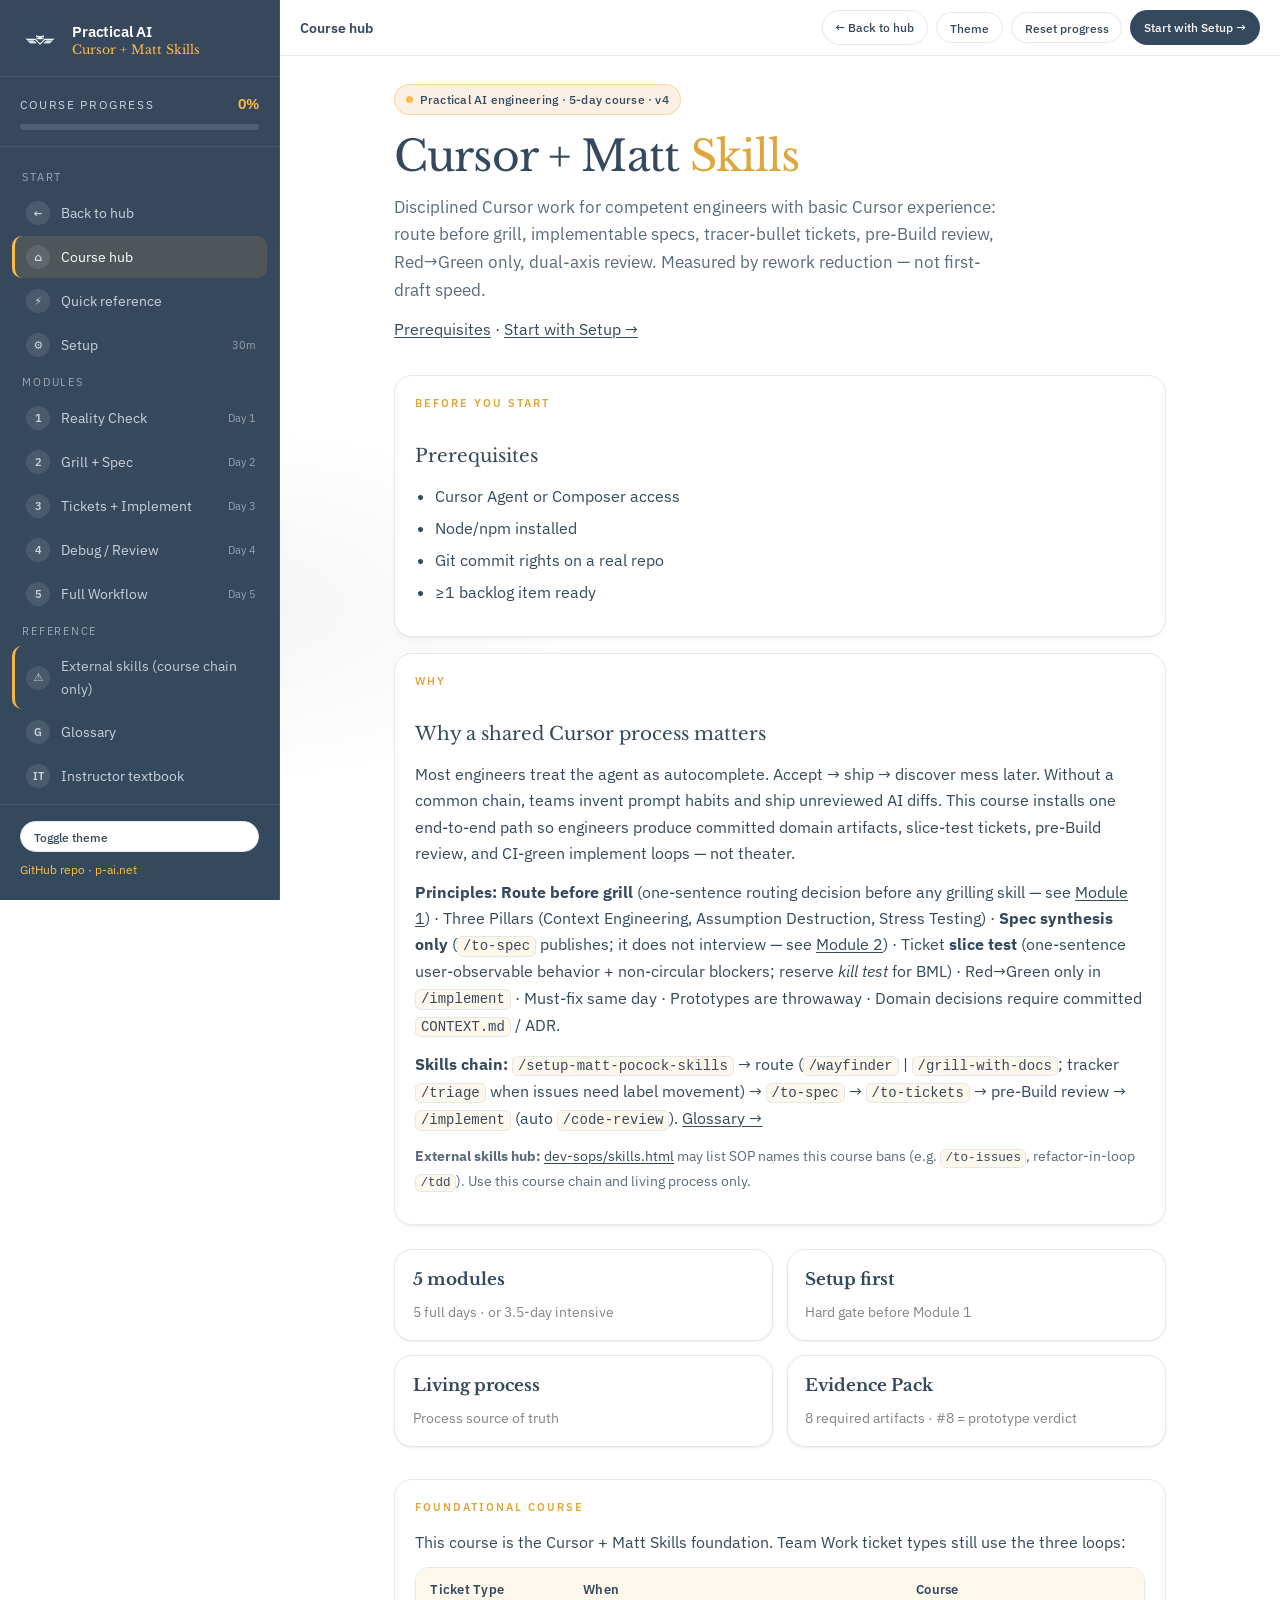
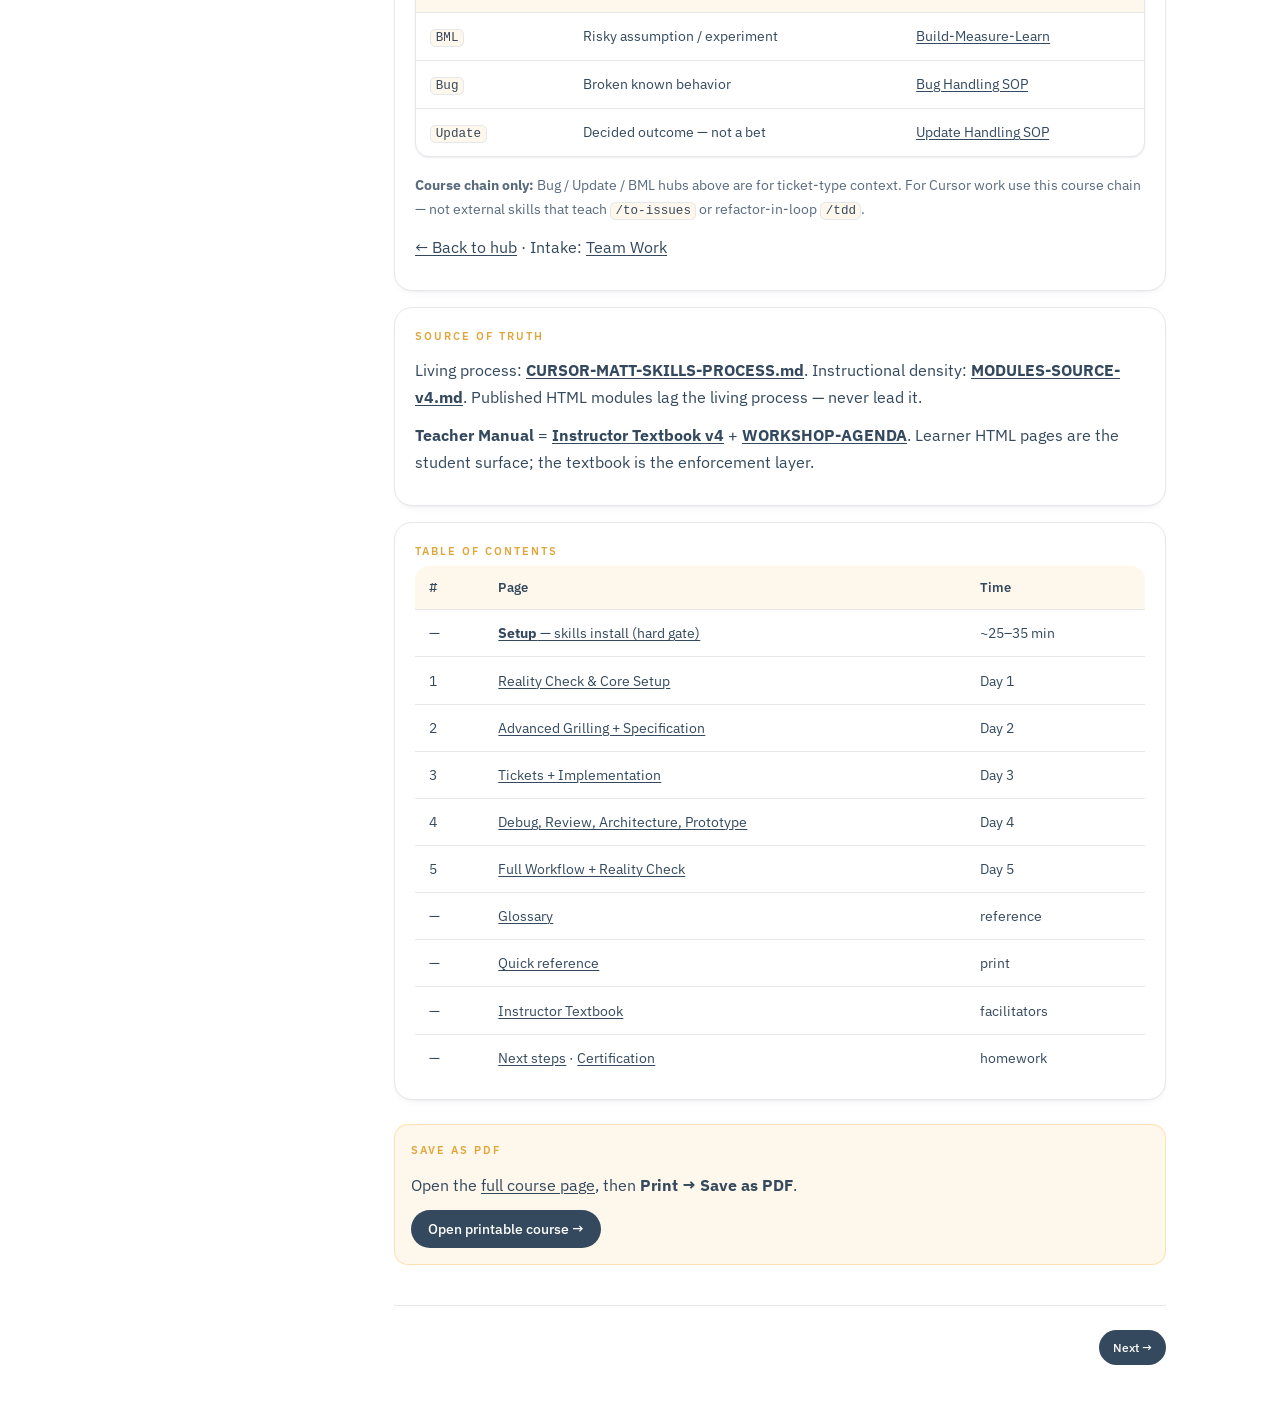
==== docs/index.html @ d5bc17ca "docs(cert): lock Evidence Pack policy — 8 required, prototype is #8 Option C: artifact 8 is the thro" ====
<!DOCTYPE html>
<html lang="en">
<head>
  <meta charset="utf-8" />
  <meta name="viewport" content="width=device-width, initial-scale=1" />
  <title>Cursor + Matt Skills — Practical AI</title>
  <meta name="description" content="5-day Cursor + Matt Pocock skills onboarding for Practical AI. Route before grill, spec, slice-test tickets, implement, review." />
  <link rel="icon" href="assets/favicon.ico" type="image/x-icon" />
  <link rel="preconnect" href="https://fonts.googleapis.com" />
  <link rel="preconnect" href="https://fonts.gstatic.com" crossorigin />
  <link href="https://fonts.googleapis.com/css2?family=IBM+Plex+Sans:wght@400;500;600;700&family=Libre+Baskerville:ital,wght@0,400;0,700;1,400&display=swap" rel="stylesheet" />
  <link rel="stylesheet" href="css/cursor-ai-dev.css" />
</head>
<body data-page="hub" data-base="" data-file="index.html">
  <div class="overlay" id="navOverlay" aria-hidden="true"></div>
  <div class="app">
    <aside class="sidebar" id="sidebar" aria-label="Course navigation"></aside>
    <div class="main">
      <header class="topbar no-print">
        <button type="button" class="menu-btn" id="menuBtn" aria-label="Open navigation">☰</button>
        <div class="topbar-title">Course hub</div>
        <div class="topbar-actions">
          <button type="button" class="btn btn-ghost btn-sm" id="topbarTheme" aria-label="Toggle theme">Theme</button>
          <button type="button" class="btn btn-ghost btn-sm" id="resetProgress">Reset progress</button>
          <a class="btn btn-primary btn-sm" href="setup.html">Start with Setup →</a>
        </div>
      </header>
      <main class="content" id="top">
        <section class="hero">
          <span class="status-chip">Practical AI engineering · 5-day course · v4</span>
          <h1>Cursor + Matt <em>Skills</em></h1>
          <p class="hero-lede">Disciplined Cursor work for competent engineers with basic Cursor experience: route before grill, implementable specs, tracer-bullet tickets, pre-Build review, Red→Green only, dual-axis review. Measured by rework reduction — not first-draft speed.</p>
          <p style="margin-top:0.75rem"><a href="#prerequisites">Prerequisites</a> · <a href="setup.html">Start with Setup →</a></p>
        </section>
        <div class="section-card" id="prerequisites">
          <p class="eyebrow">Before you start</p>
          <h3>Prerequisites</h3>
          <ul>
            <li>Cursor Agent or Composer access</li>
            <li>Node/npm installed</li>
            <li>Git commit rights on a real repo</li>
            <li>≥1 backlog item ready</li>
          </ul>
        </div>
        <div class="section-card" id="why">
          <p class="eyebrow">Why</p>
          <h3>Why a shared Cursor process matters</h3>
          <p>Most engineers treat the agent as autocomplete. Accept → ship → discover mess later. Without a common chain, teams invent prompt habits and ship unreviewed AI diffs. This course installs one end-to-end path so engineers produce committed domain artifacts, slice-test tickets, pre-Build review, and CI-green implement loops — not theater.</p>
          <p style="margin-top:0.75rem"><strong>Principles:</strong> <strong>Route before grill</strong> (one-sentence routing decision before any grilling skill — see <a href="module-1.html">Module 1</a>) · Three Pillars (Context Engineering, Assumption Destruction, Stress Testing) · <strong>Spec synthesis only</strong> (<code>/to-spec</code> publishes; it does not interview — see <a href="module-2.html">Module 2</a>) · Ticket <strong>slice test</strong> (one-sentence user-observable behavior + non-circular blockers; reserve <em>kill test</em> for BML) · Red→Green only in <code>/implement</code> · Must-fix same day · Prototypes are throwaway · Domain decisions require committed <code>CONTEXT.md</code> / ADR.</p>
          <p style="margin-top:0.75rem"><strong>Skills chain:</strong> <code>/setup-matt-pocock-skills</code> → route (<code>/wayfinder</code> | <code>/grill-with-docs</code>; tracker <code>/triage</code> when issues need label movement) → <code>/to-spec</code> → <code>/to-tickets</code> → pre-Build review → <code>/implement</code> (auto <code>/code-review</code>). <a href="glossary.html">Glossary →</a></p>
          <p style="margin-top:0.75rem;font-size:0.9rem;color:var(--ink-faint)"><strong>External skills hub:</strong> <a href="https://practical-office.github.io/dev-sops/skills.html">dev-sops/skills.html</a> may list SOP names this course bans (e.g. <code>/to-issues</code>, refactor-in-loop <code>/tdd</code>). Use this course chain and living process only.</p>
        </div>
        <div class="card-grid">
          <div class="stat-card"><strong>5 modules</strong><span>5 full days · or 3.5-day intensive</span></div>
          <div class="stat-card"><strong>Setup first</strong><span>Hard gate before Module 1</span></div>
          <div class="stat-card"><strong>Living process</strong><span>Process source of truth</span></div>
          <div class="stat-card"><strong>Evidence Pack</strong><span>8 required artifacts · #8 = prototype verdict</span></div>
        </div>
        <div class="section-card">
          <p class="eyebrow">Foundational course</p>
          <p>This course is the Cursor + Matt Skills foundation. Team Work ticket types still use the three loops:</p>
          <div class="table-wrap" style="margin-top:0.75rem">
            <table>
              <thead><tr><th>Ticket Type</th><th>When</th><th>Course</th></tr></thead>
              <tbody>
                <tr><td><code>BML</code></td><td>Risky assumption / experiment</td><td><a href="https://practical-office.github.io/bml-onboarding/">Build-Measure-Learn</a></td></tr>
                <tr><td><code>Bug</code></td><td>Broken known behavior</td><td><a href="https://practical-office.github.io/bug-handling-sop/">Bug Handling SOP</a></td></tr>
                <tr><td><code>Update</code></td><td>Decided outcome — not a bet</td><td><a href="https://practical-office.github.io/update-sop/">Update Handling SOP</a></td></tr>
              </tbody>
            </table>
          </div>
          <p style="margin-top:0.75rem;font-size:0.9rem;color:var(--ink-faint)"><strong>Course chain only:</strong> Bug / Update / BML hubs above are for ticket-type context. For Cursor work use this course chain — not external skills that teach <code>/to-issues</code> or refactor-in-loop <code>/tdd</code>.</p>
          <p style="margin-top:0.75rem"><a href="https://practical-office.github.io/dev-sops/">← Back to hub</a> · Intake: <a href="https://github.com/orgs/Practical-Office/projects/2" target="_blank" rel="noopener noreferrer">Team Work</a></p>
        </div>
        <div class="section-card">
          <p class="eyebrow">Source of truth</p>
          <p>Living process: <a href="https://github.com/Practical-Office/Cursor-AI-dev/blob/main/docs/reference/CURSOR-MATT-SKILLS-PROCESS.md" target="_blank" rel="noopener noreferrer"><strong>CURSOR-MATT-SKILLS-PROCESS.md</strong></a>. Instructional density: <a href="https://github.com/Practical-Office/Cursor-AI-dev/blob/main/docs/reference/MODULES-SOURCE-v4.md" target="_blank" rel="noopener noreferrer"><strong>MODULES-SOURCE-v4.md</strong></a>. Published HTML modules lag the living process — never lead it.</p>
          <p style="margin-top:0.75rem"><strong>Teacher Manual</strong> = <a href="instructor-textbook.html"><strong>Instructor Textbook v4</strong></a> + <a href="https://github.com/Practical-Office/Cursor-AI-dev/blob/main/docs/reference/WORKSHOP-AGENDA.md" target="_blank" rel="noopener noreferrer"><strong>WORKSHOP-AGENDA</strong></a>. Learner HTML pages are the student surface; the textbook is the enforcement layer.</p>
        </div>
        <div class="section-card" id="toc">
          <p class="eyebrow">Table of contents</p>
          <div class="table-wrap" style="margin:0;border:none;box-shadow:none">
            <table>
              <thead><tr><th>#</th><th>Page</th><th>Time</th></tr></thead>
              <tbody>
                <tr><td>—</td><td><a href="setup.html"><strong>Setup</strong> — skills install (hard gate)</a></td><td>~25–35 min</td></tr>
                <tr><td>1</td><td><a href="module-1.html">Reality Check & Core Setup</a></td><td>Day 1</td></tr>
                <tr><td>2</td><td><a href="module-2.html">Advanced Grilling + Specification</a></td><td>Day 2</td></tr>
                <tr><td>3</td><td><a href="module-3.html">Tickets + Implementation</a></td><td>Day 3</td></tr>
                <tr><td>4</td><td><a href="module-4.html">Debug, Review, Architecture, Prototype</a></td><td>Day 4</td></tr>
                <tr><td>5</td><td><a href="module-5.html">Full Workflow + Reality Check</a></td><td>Day 5</td></tr>
                <tr><td>—</td><td><a href="glossary.html">Glossary</a></td><td>reference</td></tr>
                <tr><td>—</td><td><a href="quick-reference.html">Quick reference</a></td><td>print</td></tr>
                <tr><td>—</td><td><a href="instructor-textbook.html">Instructor Textbook</a></td><td>facilitators</td></tr>
                <tr><td>—</td><td><a href="next-steps.html">Next steps</a> · <a href="certification.html">Certification</a></td><td>homework</td></tr>
              </tbody>
            </table>
          </div>
        </div>
        <div class="print-actions no-print">
          <p class="eyebrow">Save as PDF</p>
          <p>Open the <a href="course-full.html">full course page</a>, then <strong>Print → Save as PDF</strong>.</p>
          <button type="button" class="btn btn-primary" id="printCourse" onclick="location.href='course-full.html'">Open printable course →</button>
        </div>
        <div class="page-nav no-print" id="pageNav"></div>
      </main>
    </div>
  </div>
  <script src="js/cursor-ai-dev.js"></script>
</body>
</html>
---- docs/css/cursor-ai-dev.css ----
/* Cursor + Matt Skills Onboarding — Practical AI */
:root {
  --brand: #fcbb48;
  --brand-dark: #e0a53b;
  --brand-soft: #faf0e5;
  --brand-50: #fef7ec;
  --topbar-bg: rgba(255, 255, 255, 0.82);
  --topbar-border: rgba(229, 231, 235, 0.9);
  --btn-primary-bg: var(--ink);
  --btn-primary-fg: #fff;
  --btn-primary-hover-fg: var(--brand);
  --ink: #34495d;
  --ink-soft: #38485c;
  --ink-faint: #5a6b7e;
  --muted: #848484;
  --canvas: #ffffff;
  --surface: #ffffff;
  --surface-alt: #faf0e5;
  --sidebar: #38485c;
  --sidebar-soft: #34495d;
  --sidebar-border: #46586e;
  --sidebar-muted: #c9d2dc;
  --sidebar-ink: #ffffff;
  --border: #e5e7eb;
  --border-strong: #cbd5e1;
  --success: #15803d;
  --success-soft: #ecfdf5;
  --danger: #be123c;
  --info: #1d4ed8;
  --info-soft: #eff6ff;
  --shadow: 0 1px 2px rgba(15, 23, 42, 0.04), 0 1px 3px rgba(15, 23, 42, 0.04);
  --shadow-card: 0 1px 2px rgba(15, 23, 42, 0.04), 0 6px 14px -10px rgba(15, 23, 42, 0.12);
  --shadow-pop: 0 10px 30px -12px rgba(15, 23, 42, 0.18), 0 4px 12px rgba(15, 23, 42, 0.06);
  --ease: cubic-bezier(0.2, 0.7, 0.2, 1);
  --font-display: "Libre Baskerville", Georgia, serif;
  --font-body: "IBM Plex Sans", ui-sans-serif, system-ui, -apple-system, "Segoe UI", Roboto, sans-serif;
  --font-mono: ui-monospace, SFMono-Regular, Menlo, Monaco, Consolas, monospace;
  --sidebar-w: 280px;
  --radius: 0.625rem;
  --radius-lg: 0.875rem;
  --radius-xl: 1.125rem;
}

[data-theme="dark"] {
  --brand-soft: #3d3428;
  --brand-50: #2a2419;
  --ink: #e8edf2;
  --ink-soft: #c9d2dc;
  --ink-faint: #9aa8b8;
  --muted: #8b9aab;
  --canvas: #1a2330;
  --surface: #243040;
  --surface-alt: #2a3545;
  --border: #3a4a5c;
  --border-strong: #4a5c70;
  --success-soft: #14352a;
  --info-soft: #1a2d4a;
  --shadow: 0 1px 2px rgba(0, 0, 0, 0.2);
  --shadow-card: 0 4px 14px rgba(0, 0, 0, 0.25);
  --topbar-bg: rgba(26, 35, 48, 0.92);
  --topbar-border: rgba(58, 74, 92, 0.9);
  --btn-primary-bg: var(--brand);
  --btn-primary-fg: #1a2330;
  --btn-primary-hover-fg: #0f1419;
}

@media (prefers-color-scheme: dark) {
  :root:not([data-theme="light"]) {
    --brand-soft: #3d3428;
    --brand-50: #2a2419;
    --ink: #e8edf2;
    --ink-soft: #c9d2dc;
    --ink-faint: #9aa8b8;
    --muted: #8b9aab;
    --canvas: #1a2330;
    --surface: #243040;
    --surface-alt: #2a3545;
    --border: #3a4a5c;
    --border-strong: #4a5c70;
    --success-soft: #14352a;
    --info-soft: #1a2d4a;
    --shadow: 0 1px 2px rgba(0, 0, 0, 0.2);
    --shadow-card: 0 4px 14px rgba(0, 0, 0, 0.25);
    --topbar-bg: rgba(26, 35, 48, 0.92);
    --topbar-border: rgba(58, 74, 92, 0.9);
    --btn-primary-bg: var(--brand);
    --btn-primary-fg: #1a2330;
    --btn-primary-hover-fg: #0f1419;
  }
}

*,
*::before,
*::after {
  box-sizing: border-box;
}

html {
  scroll-behavior: smooth;
  scroll-padding-top: 5rem;
}

body {
  margin: 0;
  font-family: var(--font-body);
  font-size: 1rem;
  line-height: 1.65;
  color: var(--ink);
  background: var(--canvas);
  -webkit-font-smoothing: antialiased;
}

a {
  color: var(--ink);
  text-decoration-thickness: 1px;
  text-underline-offset: 0.15em;
  transition: color 0.15s var(--ease);
}

a:hover {
  color: var(--brand-dark);
}

img {
  max-width: 100%;
  height: auto;
}

code,
pre {
  font-family: var(--font-mono);
  font-size: 0.875em;
}

code {
  background: var(--brand-50);
  border: 1px solid var(--border);
  border-radius: 0.35rem;
  padding: 0.1em 0.35em;
  color: var(--ink-soft);
}

pre {
  background: var(--sidebar-soft);
  color: var(--sidebar-muted);
  border-radius: var(--radius-lg);
  padding: 1.1rem 1.25rem;
  overflow-x: auto;
  border: 1px solid var(--sidebar-border);
  box-shadow: var(--shadow);
  line-height: 1.5;
}

pre code {
  background: none;
  border: none;
  padding: 0;
  color: inherit;
  font-size: 0.82rem;
}

/* Layout */
.app {
  display: flex;
  min-height: 100vh;
}

.sidebar {
  position: fixed;
  inset: 0 auto 0 0;
  width: var(--sidebar-w);
  background: linear-gradient(180deg, var(--sidebar) 0%, var(--sidebar-soft) 100%);
  color: var(--sidebar-ink);
  display: flex;
  flex-direction: column;
  z-index: 40;
  border-right: 1px solid var(--sidebar-border);
  transition: transform 0.25s var(--ease);
}

.sidebar-brand {
  display: flex;
  align-items: center;
  gap: 0.75rem;
  padding: 1.25rem 1.25rem 1rem;
  border-bottom: 1px solid var(--sidebar-border);
  text-decoration: none;
  color: inherit;
}

.sidebar-brand:hover {
  color: inherit;
}

.sidebar-brand img {
  width: 40px;
  height: 40px;
  border-radius: 10px;
  object-fit: cover;
  background: rgba(255, 255, 255, 0.08);
  flex-shrink: 0;
}

.sidebar-brand-text {
  min-width: 0;
}

.sidebar-brand-text strong {
  display: block;
  font-size: 0.95rem;
  font-weight: 600;
  letter-spacing: -0.01em;
  line-height: 1.2;
}

.sidebar-brand-text span {
  display: block;
  margin-top: 0.15rem;
  font-family: var(--font-display);
  font-size: 0.78rem;
  color: var(--brand);
  line-height: 1.2;
}

.progress-panel {
  padding: 1rem 1.25rem;
  border-bottom: 1px solid var(--sidebar-border);
}

.progress-label {
  display: flex;
  justify-content: space-between;
  align-items: baseline;
  font-size: 0.72rem;
  text-transform: uppercase;
  letter-spacing: 0.14em;
  color: var(--sidebar-muted);
  margin-bottom: 0.55rem;
}

.progress-label strong {
  font-size: 0.85rem;
  letter-spacing: 0;
  text-transform: none;
  color: var(--brand);
  font-weight: 600;
}

.progress-track {
  height: 6px;
  border-radius: 999px;
  background: rgba(255, 255, 255, 0.12);
  overflow: hidden;
}

.progress-fill {
  height: 100%;
  width: 0%;
  border-radius: inherit;
  background: linear-gradient(90deg, var(--brand-dark), var(--brand));
  transition: width 0.35s var(--ease);
}

.sidebar-nav {
  flex: 1;
  overflow-y: auto;
  padding: 0.85rem 0.75rem 1.25rem;
}

.nav-section-label {
  margin: 0.5rem 0.65rem 0.35rem;
  font-size: 0.68rem;
  text-transform: uppercase;
  letter-spacing: 0.16em;
  color: rgba(201, 210, 220, 0.7);
}

.nav-link {
  display: flex;
  align-items: center;
  gap: 0.65rem;
  padding: 0.55rem 0.7rem;
  border-radius: var(--radius);
  color: var(--sidebar-muted);
  text-decoration: none;
  font-size: 0.9rem;
  border-left: 3px solid transparent;
  margin-bottom: 0.15rem;
  transition: background 0.15s var(--ease), color 0.15s var(--ease), border-color 0.15s var(--ease);
}

.nav-link:hover {
  background: rgba(255, 255, 255, 0.06);
  color: var(--sidebar-ink);
}

.nav-link.is-active {
  background: rgba(252, 187, 72, 0.12);
  color: var(--sidebar-ink);
  border-left-color: var(--brand);
}

.nav-link.is-complete .nav-num {
  background: var(--brand);
  color: var(--ink);
}

.nav-link--external-sop {
  border-left: 3px solid var(--brand);
  font-size: 0.85rem;
  opacity: 0.95;
}

.nav-num {
  width: 1.5rem;
  height: 1.5rem;
  border-radius: 999px;
  display: grid;
  place-items: center;
  font-size: 0.7rem;
  font-weight: 600;
  background: rgba(255, 255, 255, 0.1);
  color: var(--sidebar-muted);
  flex-shrink: 0;
}

.nav-meta {
  margin-left: auto;
  font-size: 0.7rem;
  color: rgba(201, 210, 220, 0.65);
}

.sidebar-footer {
  padding: 1rem 1.25rem 1.25rem;
  border-top: 1px solid var(--sidebar-border);
  font-size: 0.75rem;
  color: var(--sidebar-muted);
}

.sidebar-footer a {
  color: var(--brand);
  text-decoration: none;
}

.sidebar-footer a:hover {
  text-decoration: underline;
}

.main {
  margin-left: var(--sidebar-w);
  flex: 1;
  min-width: 0;
  background:
    radial-gradient(900px 420px at 100% -10%, rgba(252, 187, 72, 0.12), transparent 55%),
    radial-gradient(700px 360px at -5% 20%, rgba(56, 72, 92, 0.06), transparent 50%),
    var(--canvas);
}

.topbar {
  position: sticky;
  top: 0;
  z-index: 30;
  display: flex;
  align-items: center;
  gap: 0.75rem;
  height: 3.5rem;
  padding: 0 1.25rem;
  background: var(--topbar-bg);
  backdrop-filter: blur(14px);
  border-bottom: 1px solid var(--topbar-border);
}

.menu-btn {
  display: none;
  align-items: center;
  justify-content: center;
  width: 2.25rem;
  height: 2.25rem;
  border: 1px solid var(--border);
  border-radius: var(--radius);
  background: var(--surface);
  color: var(--ink);
  cursor: pointer;
}

.topbar-title {
  font-size: 0.9rem;
  font-weight: 600;
  color: var(--ink);
}

.topbar-actions {
  margin-left: auto;
  display: flex;
  align-items: center;
  gap: 0.5rem;
}

.btn {
  display: inline-flex;
  align-items: center;
  gap: 0.4rem;
  border-radius: 999px;
  padding: 0.55rem 1rem;
  font-size: 0.85rem;
  font-weight: 500;
  font-family: inherit;
  border: 1px solid transparent;
  cursor: pointer;
  text-decoration: none;
  transition: transform 0.15s var(--ease), background 0.15s var(--ease), color 0.15s var(--ease), box-shadow 0.15s var(--ease);
}

.btn:hover {
  transform: translateY(-1px);
  text-decoration: none;
}

.btn-primary {
  background: var(--btn-primary-bg);
  color: var(--btn-primary-fg);
}

.btn-primary:hover {
  color: var(--btn-primary-hover-fg);
  box-shadow: var(--shadow-card);
}

.btn-ghost {
  background: var(--surface);
  border-color: var(--border);
  color: var(--ink);
}

.btn-ghost:hover {
  background: var(--surface-alt);
  color: var(--ink);
}

.btn-sm {
  padding: 0.4rem 0.8rem;
  font-size: 0.78rem;
}

.content {
  max-width: 820px;
  margin: 0 auto;
  padding: 1.75rem 1.5rem 4rem;
}

.hero {
  margin-bottom: 2rem;
}

.status-chip {
  display: inline-flex;
  align-items: center;
  gap: 0.4rem;
  padding: 0.3rem 0.7rem;
  border-radius: 999px;
  background: var(--brand-soft);
  border: 1px solid rgba(252, 187, 72, 0.45);
  color: var(--ink);
  font-size: 0.72rem;
  font-weight: 500;
  letter-spacing: 0.02em;
}

.status-chip::before {
  content: "";
  width: 0.45rem;
  height: 0.45rem;
  border-radius: 999px;
  background: var(--brand);
}

.hero h1 {
  margin: 1rem 0 0.75rem;
  font-family: var(--font-display);
  font-size: clamp(1.85rem, 4vw, 2.65rem);
  line-height: 1.2;
  letter-spacing: -0.02em;
  font-weight: 400;
  color: var(--ink);
}

.hero h1 em {
  font-style: normal;
  color: var(--brand-dark);
}

.hero-lede {
  margin: 0;
  max-width: 38rem;
  color: var(--ink-faint);
  font-size: 1.05rem;
}

.card-grid {
  display: grid;
  grid-template-columns: repeat(2, minmax(0, 1fr));
  gap: 0.85rem;
  margin: 1.5rem 0 2rem;
}

.stat-card {
  background: var(--surface);
  border: 1px solid var(--border);
  border-radius: var(--radius-xl);
  padding: 1rem 1.1rem;
  box-shadow: var(--shadow);
}

.stat-card strong {
  display: block;
  font-family: var(--font-display);
  font-size: 1.05rem;
  color: var(--ink);
  margin-bottom: 0.25rem;
}

.stat-card span {
  font-size: 0.85rem;
  color: var(--muted);
}

.module {
  margin: 2.5rem 0;
  scroll-margin-top: 5rem;
}

.module-header {
  display: flex;
  align-items: flex-start;
  gap: 0.85rem;
  margin-bottom: 1.25rem;
  padding-bottom: 0.85rem;
  border-bottom: 1px solid rgba(52, 73, 93, 0.12);
}

.module-badge {
  flex-shrink: 0;
  width: 2.5rem;
  height: 2.5rem;
  border-radius: 999px;
  display: grid;
  place-items: center;
  background: var(--brand-soft);
  color: var(--ink);
  font-weight: 600;
  font-size: 0.85rem;
  border: 1px solid rgba(252, 187, 72, 0.35);
}

.module-header h2 {
  margin: 0;
  font-family: var(--font-display);
  font-size: 1.55rem;
  font-weight: 400;
  line-height: 1.25;
  color: var(--ink);
}

.module-time {
  margin: 0.25rem 0 0;
  font-size: 0.8rem;
  color: var(--muted);
}

.eyebrow {
  margin: 0 0 0.35rem;
  font-size: 0.7rem;
  text-transform: uppercase;
  letter-spacing: 0.18em;
  color: var(--brand-dark);
  font-weight: 600;
}

h3 {
  margin: 1.75rem 0 0.75rem;
  font-family: var(--font-display);
  font-size: 1.15rem;
  font-weight: 400;
  color: var(--ink);
}

p {
  margin: 0.75rem 0;
}

ul,
ol {
  margin: 0.75rem 0;
  padding-left: 1.25rem;
}

li {
  margin: 0.35rem 0;
}

.quote {
  margin: 1rem 0;
  padding: 1rem 1.15rem;
  border-radius: var(--radius-lg);
  background: var(--surface-alt);
  border-left: 3px solid var(--brand);
  color: var(--ink);
  box-shadow: var(--shadow);
}

.quote p {
  margin: 0;
}

.table-wrap {
  overflow-x: auto;
  margin: 1rem 0;
  border: 1px solid var(--border);
  border-radius: var(--radius-lg);
  box-shadow: var(--shadow);
  background: var(--surface);
}

table {
  width: 100%;
  border-collapse: collapse;
  font-size: 0.9rem;
}

th,
td {
  text-align: left;
  padding: 0.7rem 0.9rem;
  border-bottom: 1px solid var(--border);
  vertical-align: top;
}

th {
  background: var(--brand-50);
  font-weight: 600;
  color: var(--ink);
  font-size: 0.8rem;
  letter-spacing: 0.02em;
}

tr:last-child td {
  border-bottom: none;
}

.checklist,
.cert-list {
  list-style: none;
  padding: 0;
  margin: 1rem 0;
  display: grid;
  gap: 0.45rem;
}

.checklist li,
.cert-list li {
  margin: 0;
}

.checklist label,
.cert-list label {
  display: flex;
  align-items: flex-start;
  gap: 0.7rem;
  padding: 0.75rem 0.9rem;
  border: 1px solid var(--border);
  border-radius: var(--radius);
  background: var(--surface);
  cursor: pointer;
  transition: background 0.15s var(--ease), border-color 0.15s var(--ease);
  box-shadow: var(--shadow);
}

.checklist label:hover,
.cert-list label:hover {
  background: var(--brand-50);
  border-color: rgba(252, 187, 72, 0.45);
}

.checklist input,
.cert-list input {
  margin-top: 0.2rem;
  accent-color: var(--brand-dark);
  width: 1rem;
  height: 1rem;
  flex-shrink: 0;
}

.checklist label.is-checked,
.cert-list label.is-checked {
  background: var(--success-soft);
  border-color: rgba(21, 128, 61, 0.25);
}

.self-check {
  margin-top: 1.25rem;
  padding: 1rem 1.15rem;
  border-radius: var(--radius-lg);
  border: 1px dashed var(--border-strong);
  background: rgba(250, 240, 229, 0.35);
}

.self-check ol {
  margin-bottom: 0.5rem;
}

.self-check .hint {
  margin: 0;
  font-size: 0.85rem;
  color: var(--muted);
  font-style: italic;
}

.self-check details {
  margin-top: 0.75rem;
  font-size: 0.92rem;
}

.self-check details summary {
  cursor: pointer;
  font-weight: 600;
  color: var(--ink);
}

.self-check details ol {
  margin: 0.65rem 0 0;
  padding-left: 1.25rem;
}

.self-check details li {
  margin-bottom: 0.5rem;
  color: var(--ink-soft);
}

.loop-diagram {
  font-family: var(--font-mono);
  white-space: pre;
  overflow-x: auto;
}

.pill-row {
  display: flex;
  flex-wrap: wrap;
  gap: 0.45rem;
  margin: 0.75rem 0 1.25rem;
}

.pill {
  display: inline-flex;
  align-items: center;
  padding: 0.25rem 0.65rem;
  border-radius: 999px;
  background: var(--info-soft);
  color: var(--info);
  font-size: 0.75rem;
  font-weight: 500;
  text-decoration: none;
  border: 1px solid rgba(29, 78, 216, 0.15);
}

.pill:hover {
  color: var(--info);
  background: #dbeafe;
}

.section-card {
  margin: 1rem 0;
  padding: 1.15rem 1.25rem;
  border: 1px solid var(--border);
  border-radius: var(--radius-xl);
  background: var(--surface);
  box-shadow: var(--shadow-card);
}

.cert-box {
  margin-top: 1.25rem;
  padding: 1.35rem;
  border-radius: var(--radius-xl);
  border: 1px solid rgba(252, 187, 72, 0.45);
  background: linear-gradient(180deg, var(--surface) 0%, var(--brand-50) 100%);
  box-shadow: var(--shadow-card);
}

.concept-block {
  margin: 1.25rem 0;
  padding: 1.15rem 1.25rem;
  border-radius: var(--radius-xl);
  border: 1px solid rgba(29, 78, 216, 0.2);
  background: var(--info-soft);
}

.concept-block h3 {
  margin-top: 0;
}

.spec-compare {
  display: grid;
  gap: 0.85rem;
  margin: 1rem 0;
}

.spec-compare .spec-bad,
.spec-compare .spec-good {
  padding: 0.85rem 1rem;
  border-radius: var(--radius);
  font-size: 0.9rem;
}

.spec-compare .spec-bad {
  border: 1px solid rgba(190, 18, 60, 0.25);
  background: rgba(255, 241, 242, 0.5);
}

.spec-compare .spec-good {
  border: 1px solid rgba(21, 128, 61, 0.25);
  background: var(--success-soft);
}

[data-theme="dark"] .spec-compare .spec-bad,
@media (prefers-color-scheme: dark) {
  :root:not([data-theme="light"]) .spec-compare .spec-bad {
    background: rgba(190, 18, 60, 0.08);
  }
}

.glossary-term {
  margin: 1.25rem 0;
  padding-bottom: 1rem;
  border-bottom: 1px solid var(--border);
}

.glossary-term:last-child {
  border-bottom: none;
}

.glossary-term dt {
  font-weight: 600;
  color: var(--ink);
  margin-bottom: 0.35rem;
}

.glossary-term dd {
  margin: 0;
  color: var(--ink-soft);
}

.cert-meta {
  margin-top: 1rem;
  padding-top: 1rem;
  border-top: 1px solid rgba(52, 73, 93, 0.12);
  font-size: 0.9rem;
  color: var(--ink-faint);
}

.footer-note {
  margin-top: 3rem;
  padding-top: 1.25rem;
  border-top: 1px solid var(--border);
  font-size: 0.82rem;
  color: var(--muted);
}

.overlay {
  display: none;
  position: fixed;
  inset: 0;
  background: rgba(15, 23, 42, 0.45);
  z-index: 35;
}

body.nav-open .overlay {
  display: block;
}

body.nav-open .sidebar {
  transform: translateX(0);
}

@media (max-width: 900px) {
  .sidebar {
    transform: translateX(-105%);
  }

  .main {
    margin-left: 0;
  }

  .menu-btn {
    display: inline-flex;
  }

  .card-grid {
    grid-template-columns: 1fr;
  }

  .content {
    padding: 1.25rem 1rem 3rem;
  }
}

@media (min-width: 901px) {
  body.nav-open .overlay {
    display: none;
  }
}

.page-nav {
  display: flex;
  justify-content: space-between;
  gap: 1rem;
  margin-top: 2.5rem;
  padding-top: 1.5rem;
  border-top: 1px solid var(--border);
}

.page-nav .page-nav-next {
  margin-left: auto;
}

.skill-hero .module-badge {
  font-size: 0.75rem;
}

.content-block {
  margin: 1.25rem 0;
}

.hard-truth {
  margin: 1.25rem 0;
  padding: 1rem 1.15rem;
  border-radius: var(--radius-lg);
  border: 2px solid var(--brand-dark);
  background: var(--brand-50);
}

.hard-truth h3 {
  margin-top: 0;
  color: var(--ink);
}

.diagram-wrap {
  margin: 1.25rem 0;
  padding: 1rem;
  border: 1px solid var(--border);
  border-radius: var(--radius-lg);
  background: var(--surface);
  text-align: center;
}

.diagram-wrap svg {
  max-width: 100%;
  height: auto;
}

.diagram-caption {
  margin: 0.75rem 0 0;
  font-size: 0.82rem;
  color: var(--muted);
}

.template-block {
  position: relative;
  margin: 1rem 0;
}

.template-block pre {
  margin: 0;
}

.copy-row {
  display: flex;
  flex-wrap: wrap;
  gap: 0.5rem;
  margin: 0.75rem 0 1rem;
}

.copy-feedback {
  font-size: 0.8rem;
  color: var(--success);
  opacity: 0;
  transition: opacity 0.2s var(--ease);
}

.copy-feedback.is-visible {
  opacity: 1;
}

.reveal-answer {
  margin-top: 0.5rem;
  padding: 0.65rem 0.85rem;
  border-radius: var(--radius);
  background: var(--surface-alt);
  border: 1px solid var(--border);
  font-size: 0.9rem;
  display: none;
}

.reveal-answer.is-open {
  display: block;
}

.self-check-item {
  margin: 0.75rem 0;
  padding-bottom: 0.75rem;
  border-bottom: 1px solid var(--border);
}

.self-check-item:last-child {
  border-bottom: none;
}

.ticket-card {
  margin: 0.65rem 0;
  padding: 0.85rem 1rem;
  border: 1px solid var(--border);
  border-radius: var(--radius);
  background: var(--surface);
}

.ticket-card strong {
  display: block;
  margin-bottom: 0.25rem;
}

.ticket-card span {
  font-size: 0.85rem;
  color: var(--ink-faint);
}

.failure-modes {
  margin: 1.25rem 0;
  padding: 1rem 1.15rem;
  border-radius: var(--radius-lg);
  border: 1px solid rgba(190, 18, 60, 0.2);
  background: rgba(255, 241, 242, 0.5);
}

[data-theme="dark"] .failure-modes {
  background: rgba(190, 18, 60, 0.08);
}

@media (prefers-color-scheme: dark) {
  :root:not([data-theme="light"]) .failure-modes {
    background: rgba(190, 18, 60, 0.08);
  }
}

.failure-modes h3 {
  margin-top: 0;
  color: var(--danger);
}

.print-actions {
  margin: 1.5rem 0;
  padding: 1rem;
  background: var(--brand-50);
  border-radius: var(--radius-lg);
  border: 1px solid rgba(252, 187, 72, 0.35);
}

@media print {
  .sidebar,
  .topbar,
  .overlay,
  .menu-btn,
  .page-nav,
  .print-actions,
  .no-print {
    display: none !important;
  }

  .main {
    margin: 0;
  }

  .content {
    max-width: none;
    padding: 0;
  }

  .module {
    break-inside: avoid;
    page-break-inside: avoid;
  }

  details {
    open: open;
  }

  details summary {
    display: none;
  }
}
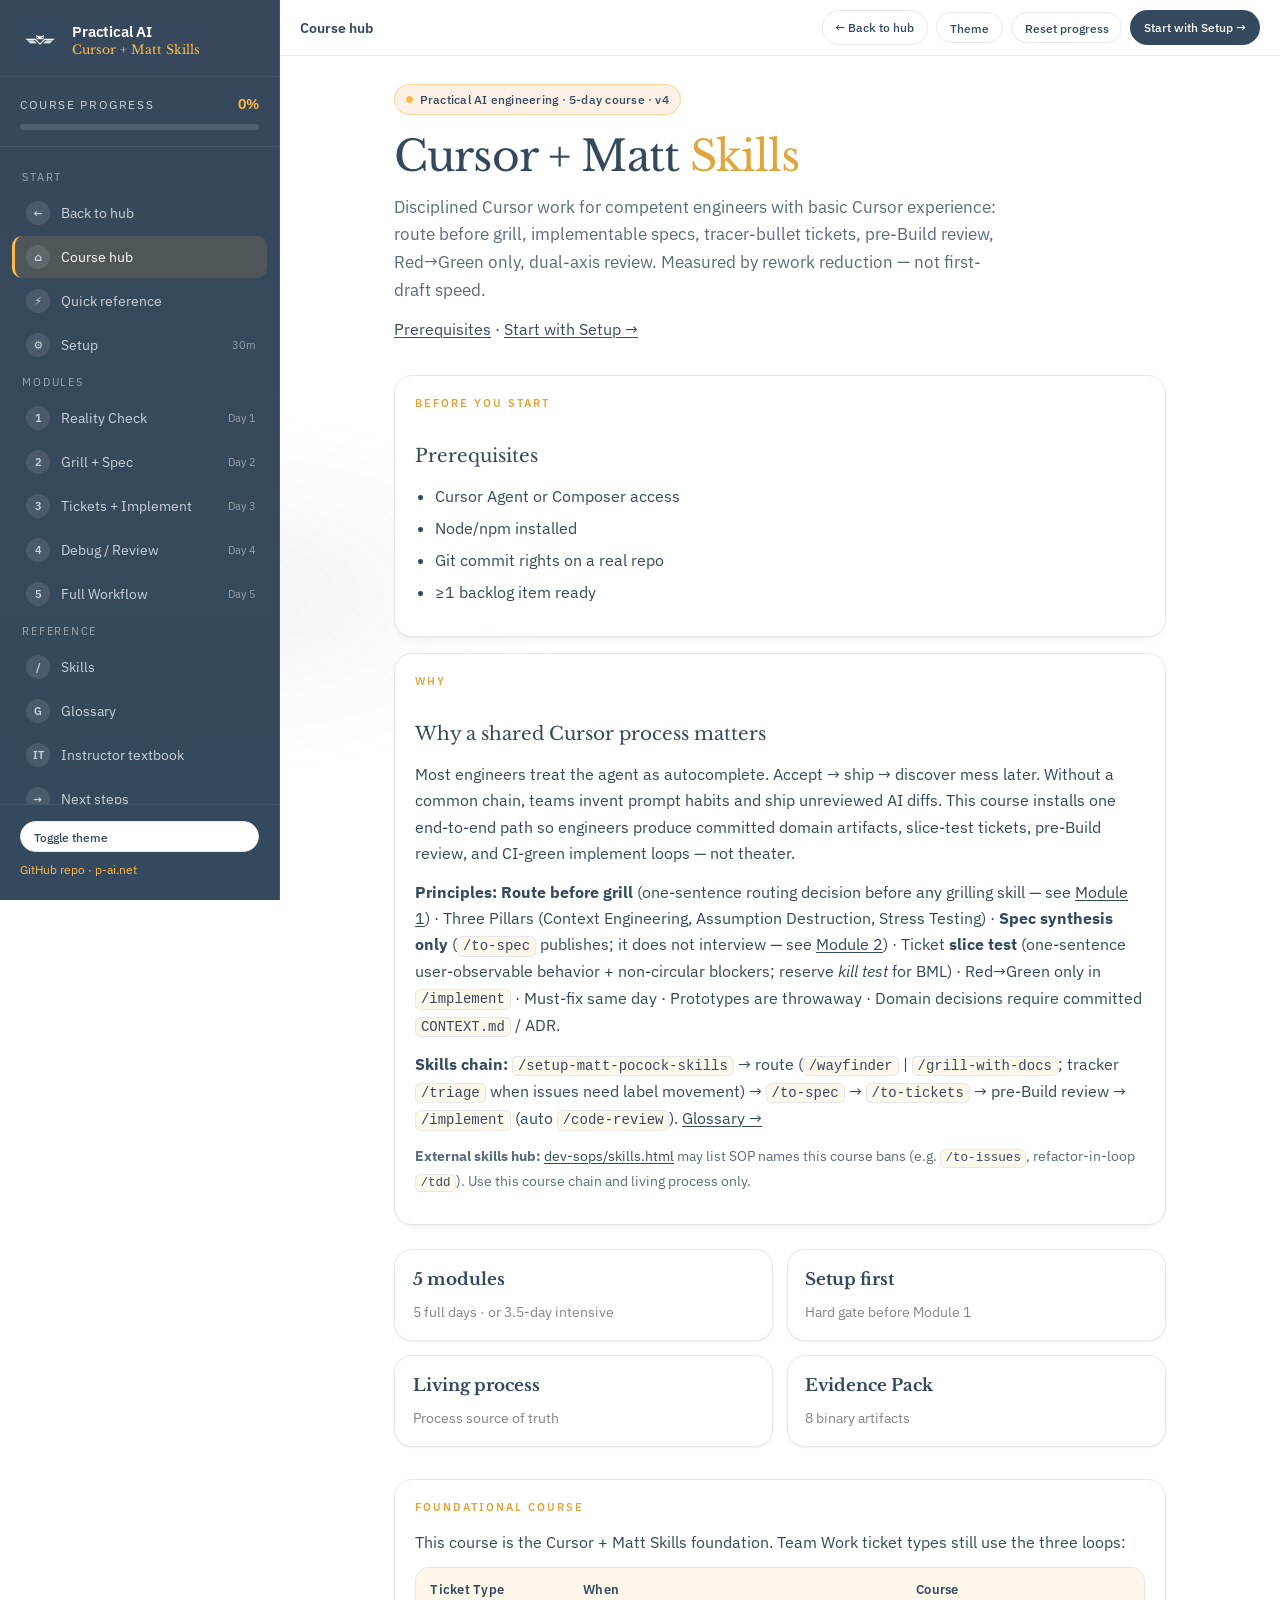
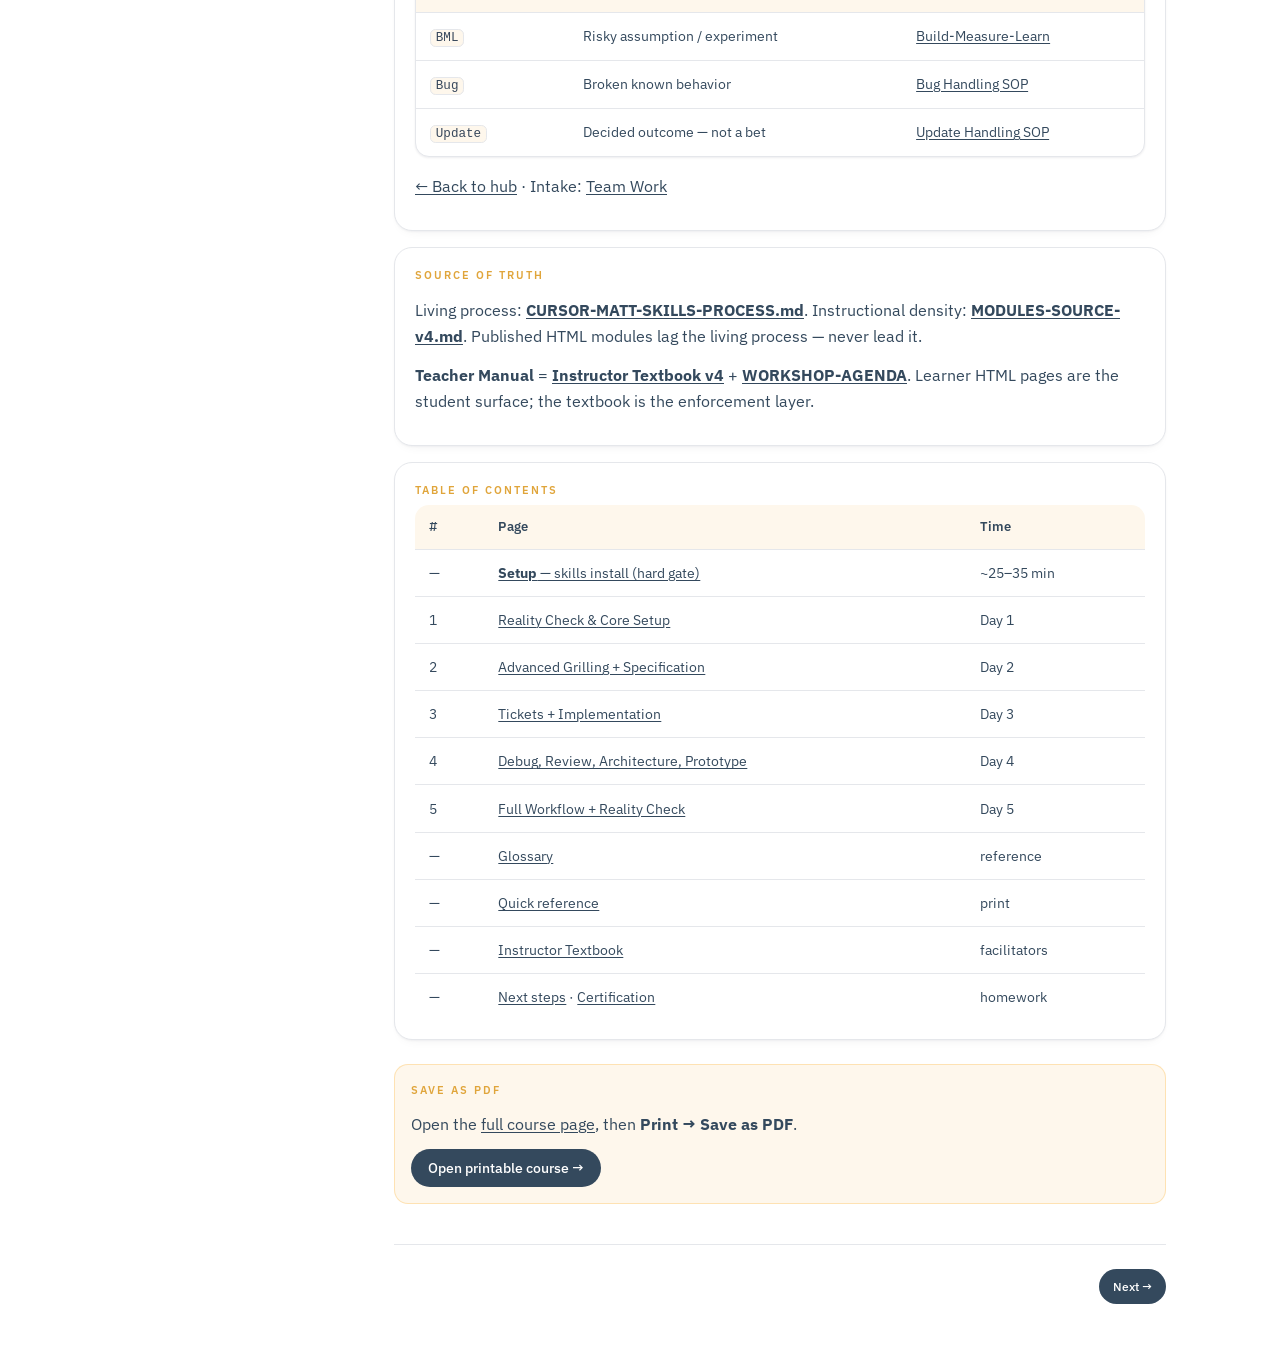
==== commit c3feedd8: "Merge pull request #12 from Practical-Office/fix/issue-8-prerequisites docs(hub): Prerequisites bloc" ====
--- a/docs/index.html
+++ b/docs/index.html
@@ -54,7 +54,7 @@
           <div class="stat-card"><strong>5 modules</strong><span>5 full days · or 3.5-day intensive</span></div>
           <div class="stat-card"><strong>Setup first</strong><span>Hard gate before Module 1</span></div>
           <div class="stat-card"><strong>Living process</strong><span>Process source of truth</span></div>
-          <div class="stat-card"><strong>Evidence Pack</strong><span>8 required artifacts · #8 = prototype verdict</span></div>
+          <div class="stat-card"><strong>Evidence Pack</strong><span>8 binary artifacts</span></div>
         </div>
         <div class="section-card">
           <p class="eyebrow">Foundational course</p>
@@ -69,7 +69,6 @@
               </tbody>
             </table>
           </div>
-          <p style="margin-top:0.75rem;font-size:0.9rem;color:var(--ink-faint)"><strong>Course chain only:</strong> Bug / Update / BML hubs above are for ticket-type context. For Cursor work use this course chain — not external skills that teach <code>/to-issues</code> or refactor-in-loop <code>/tdd</code>.</p>
           <p style="margin-top:0.75rem"><a href="https://practical-office.github.io/dev-sops/">← Back to hub</a> · Intake: <a href="https://github.com/orgs/Practical-Office/projects/2" target="_blank" rel="noopener noreferrer">Team Work</a></p>
         </div>
         <div class="section-card">
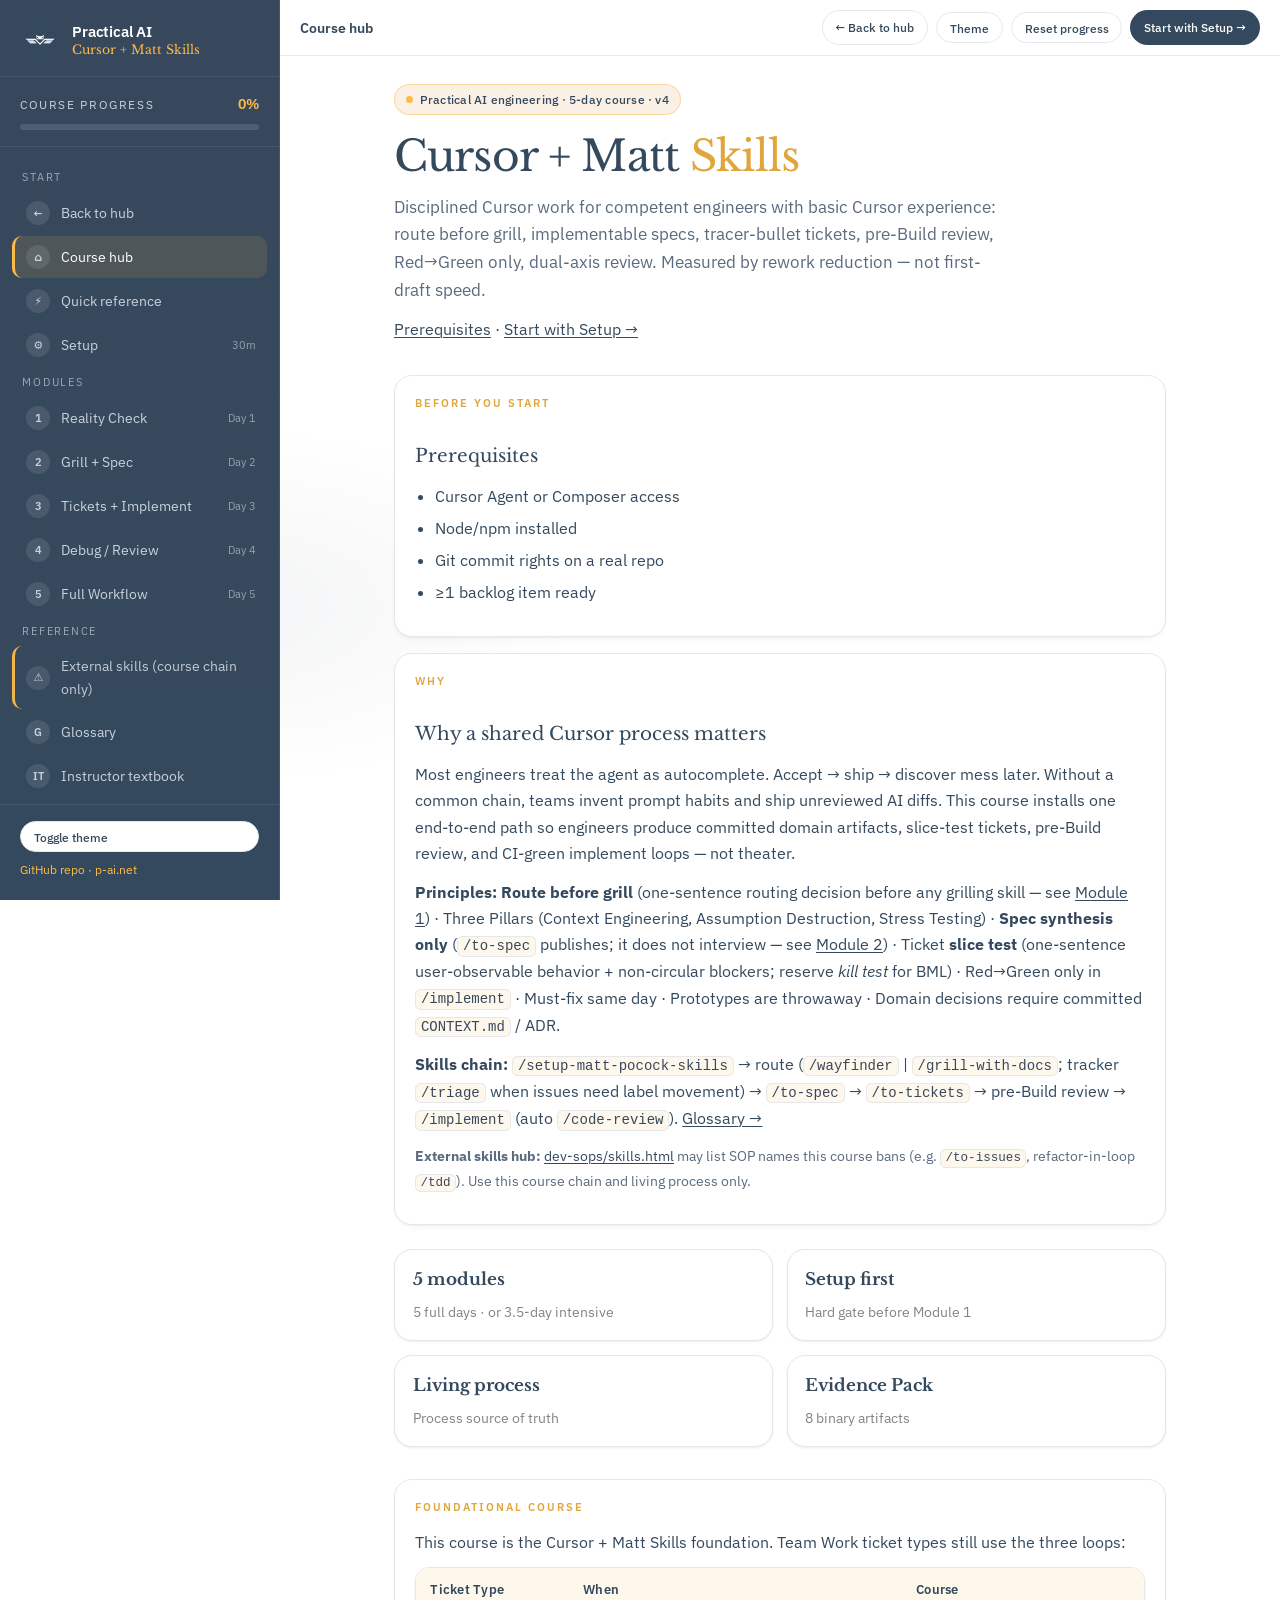
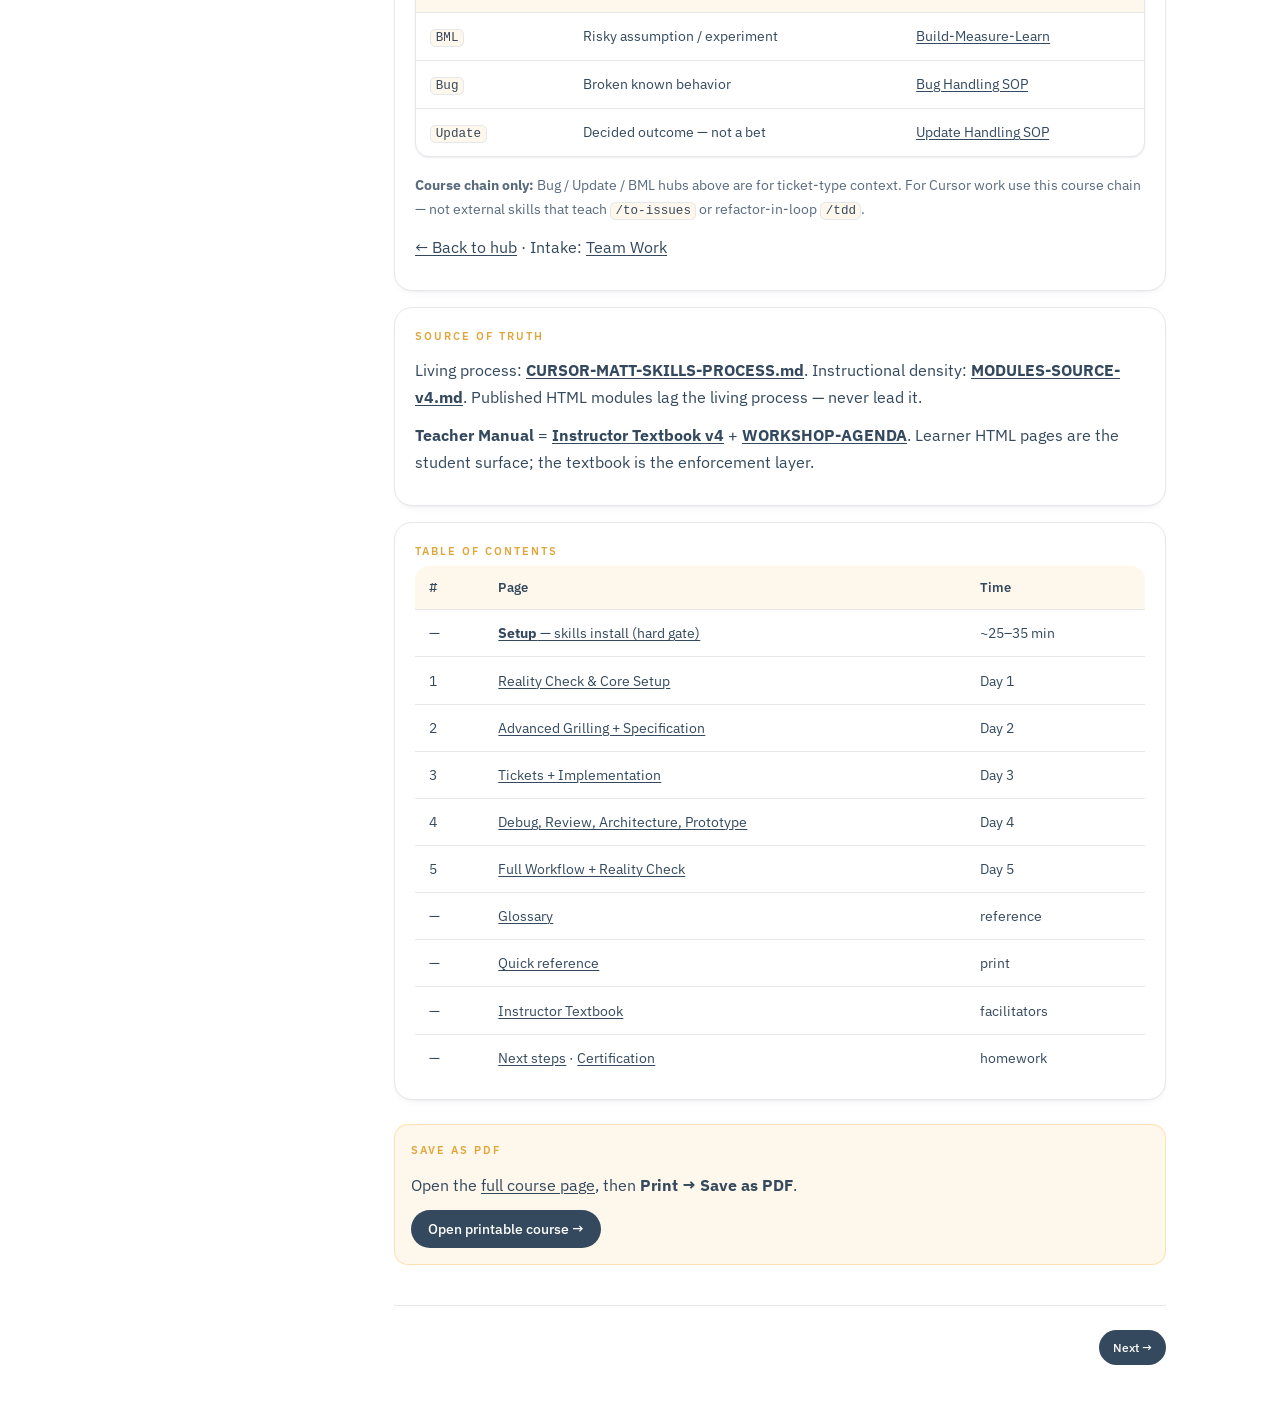
==== commit dcf7da6b: "Merge pull request #13 from Practical-Office/fix/issue-6-skills-nav docs(nav): banner external Skill" ====
--- a/docs/index.html
+++ b/docs/index.html
@@ -69,6 +69,7 @@
               </tbody>
             </table>
           </div>
+          <p style="margin-top:0.75rem;font-size:0.9rem;color:var(--ink-faint)"><strong>Course chain only:</strong> Bug / Update / BML hubs above are for ticket-type context. For Cursor work use this course chain — not external skills that teach <code>/to-issues</code> or refactor-in-loop <code>/tdd</code>.</p>
           <p style="margin-top:0.75rem"><a href="https://practical-office.github.io/dev-sops/">← Back to hub</a> · Intake: <a href="https://github.com/orgs/Practical-Office/projects/2" target="_blank" rel="noopener noreferrer">Team Work</a></p>
         </div>
         <div class="section-card">
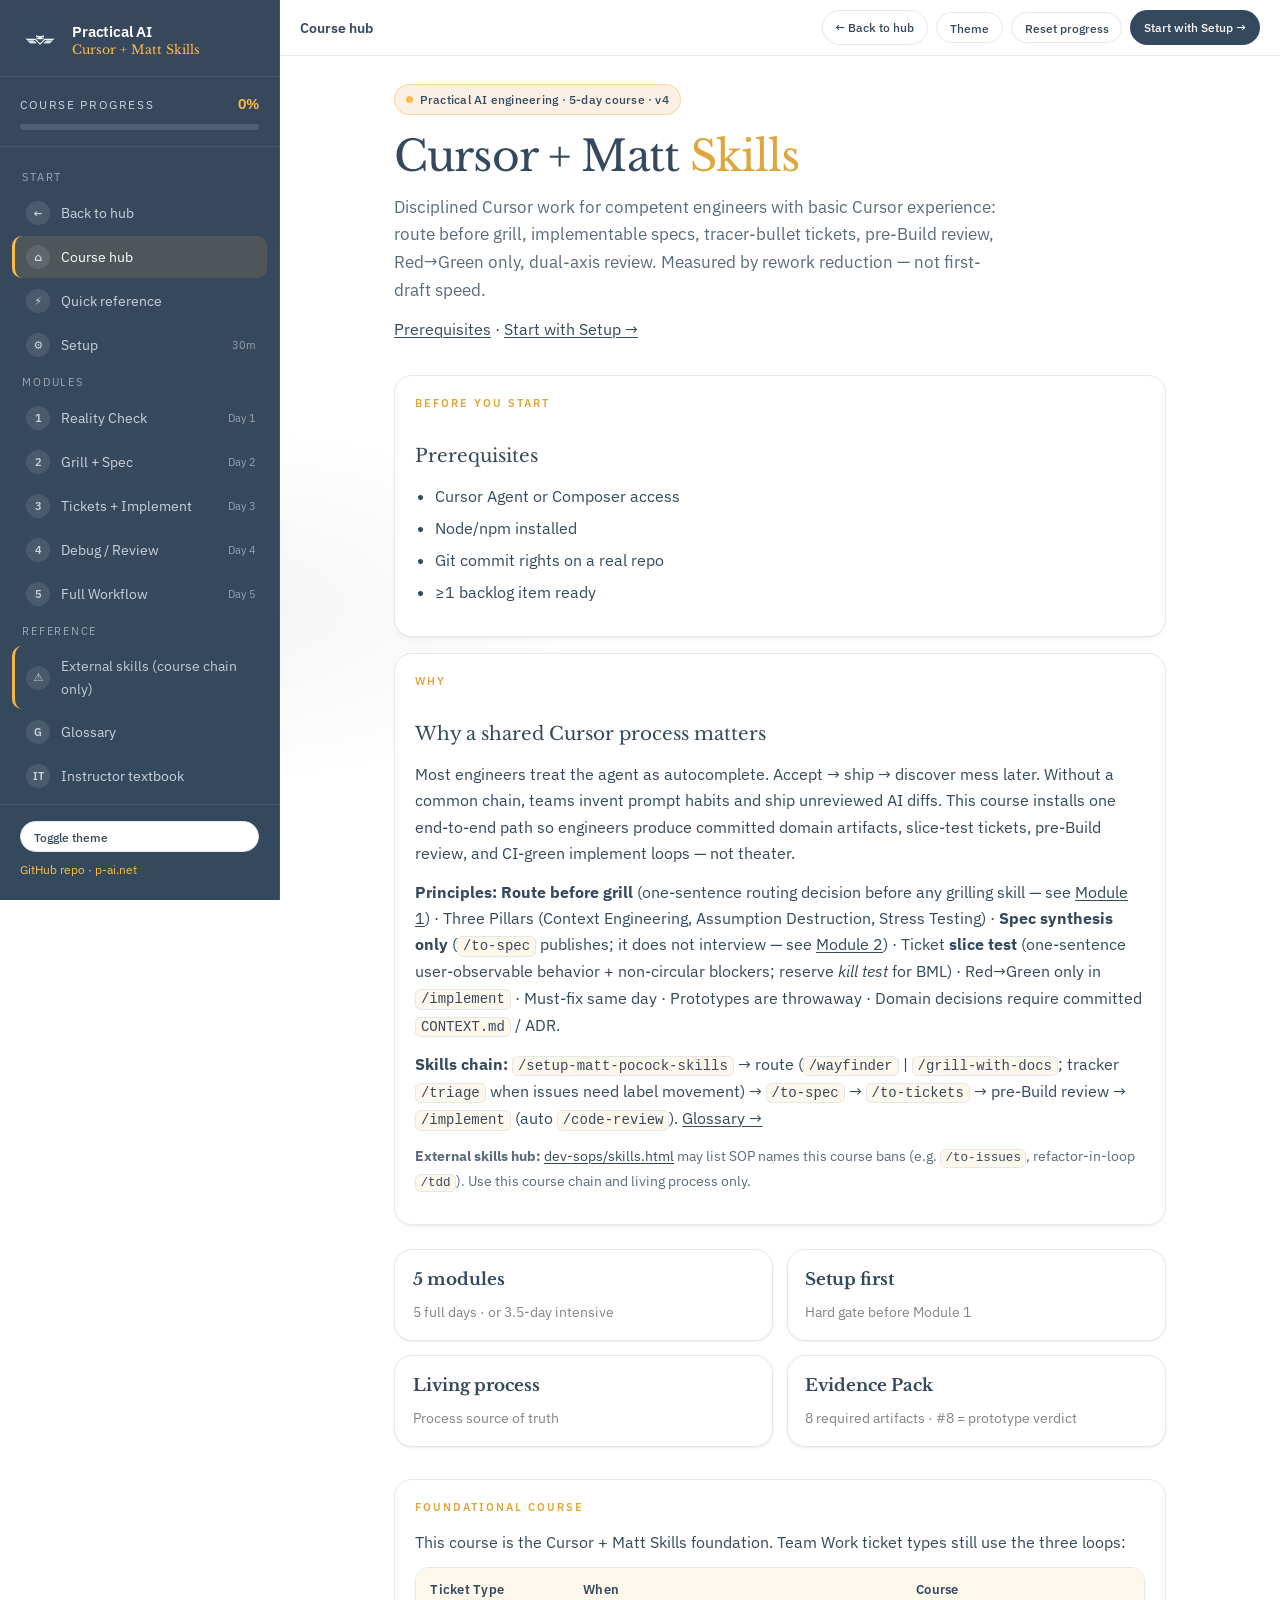
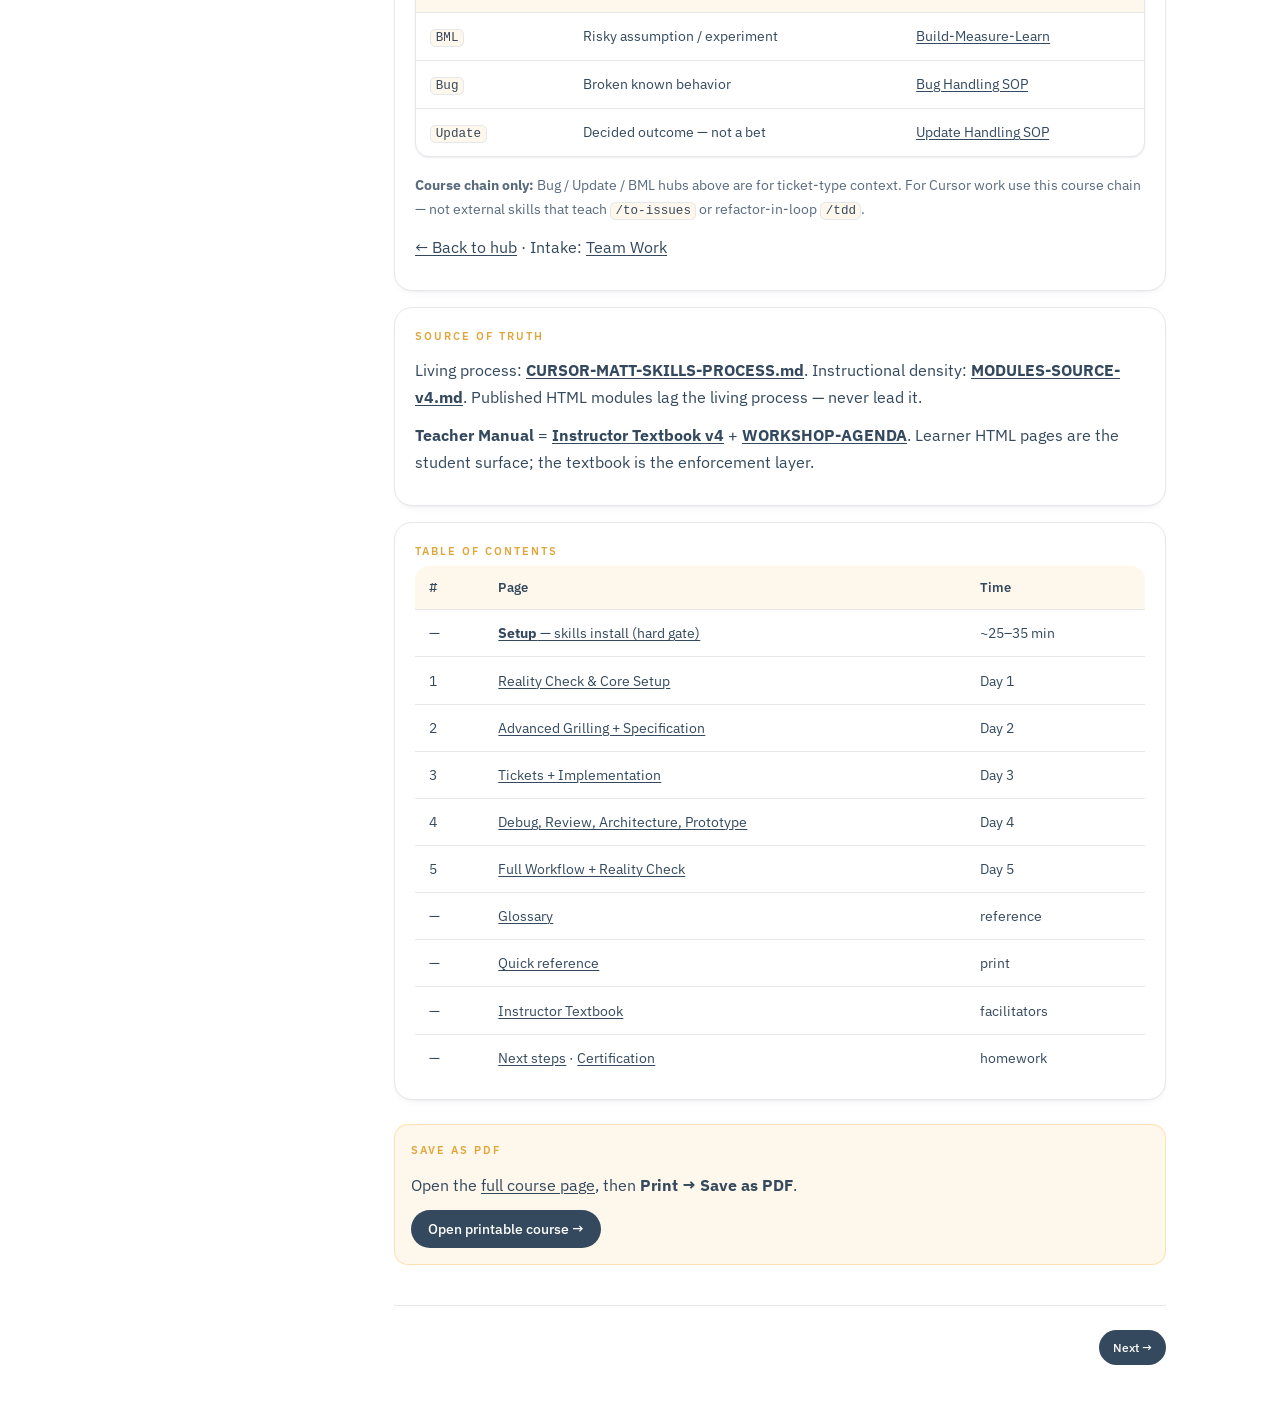
==== commit 511af506: "Merge pull request #14 from Practical-Office/fix/issue-7-evidence-pack-policy docs(cert): lock Evide" ====
--- a/docs/index.html
+++ b/docs/index.html
@@ -54,7 +54,7 @@
           <div class="stat-card"><strong>5 modules</strong><span>5 full days · or 3.5-day intensive</span></div>
           <div class="stat-card"><strong>Setup first</strong><span>Hard gate before Module 1</span></div>
           <div class="stat-card"><strong>Living process</strong><span>Process source of truth</span></div>
-          <div class="stat-card"><strong>Evidence Pack</strong><span>8 binary artifacts</span></div>
+          <div class="stat-card"><strong>Evidence Pack</strong><span>8 required artifacts · #8 = prototype verdict</span></div>
         </div>
         <div class="section-card">
           <p class="eyebrow">Foundational course</p>
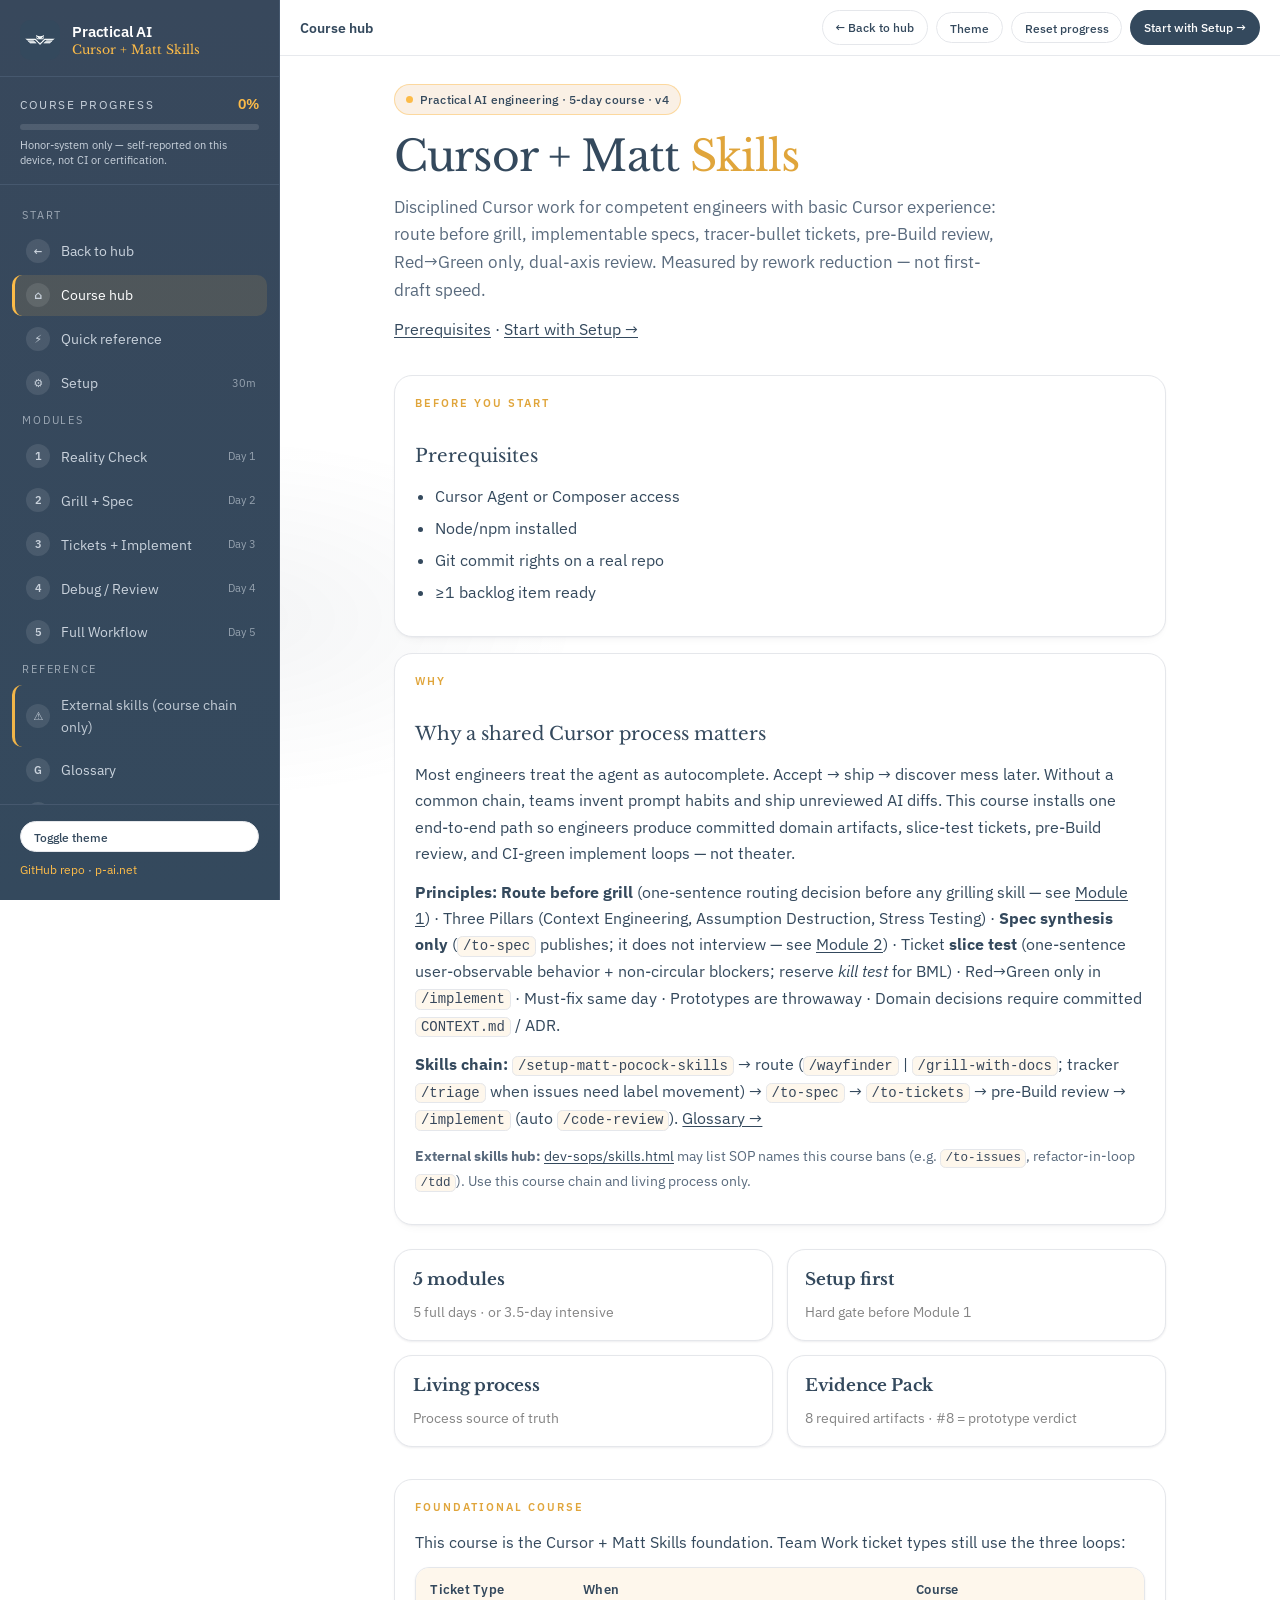
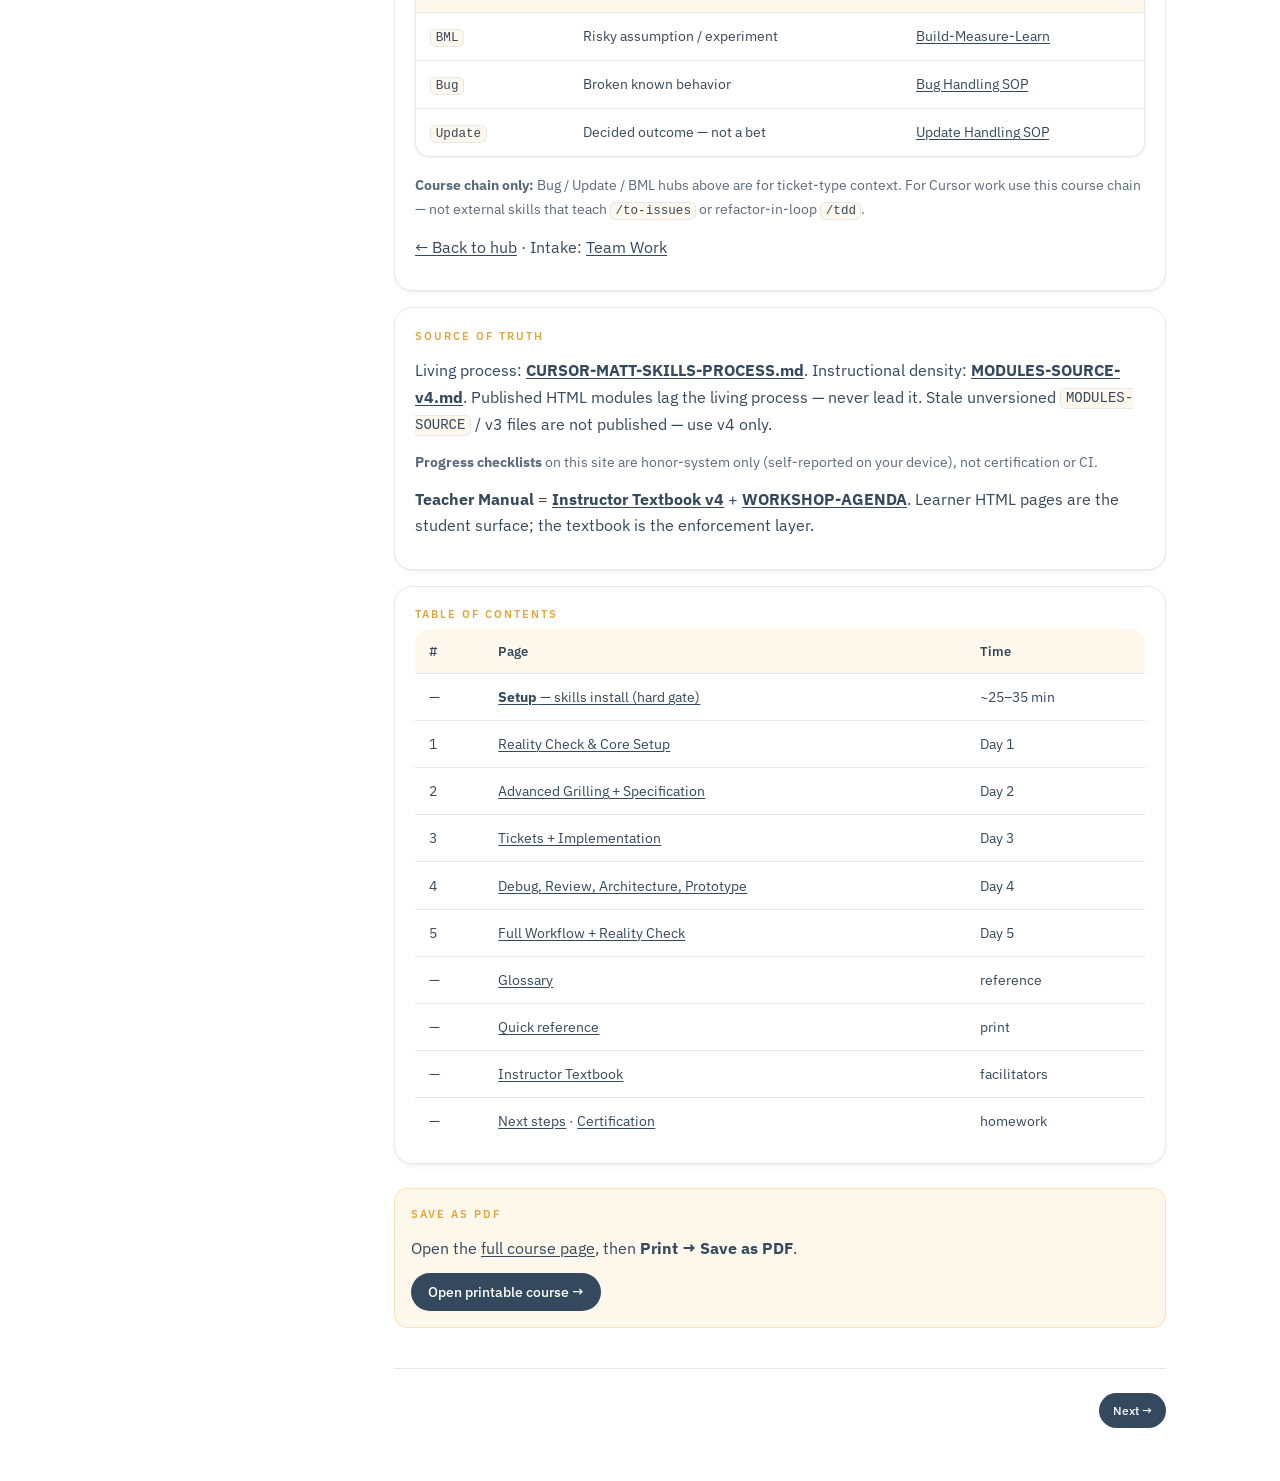
==== commit c7ec9c61: "docs(course): close P0 honesty gaps from delta spot-check Glossary deep links, escalate strip, honor" ====
--- a/docs/index.html
+++ b/docs/index.html
@@ -74,7 +74,8 @@
         </div>
         <div class="section-card">
           <p class="eyebrow">Source of truth</p>
-          <p>Living process: <a href="https://github.com/Practical-Office/Cursor-AI-dev/blob/main/docs/reference/CURSOR-MATT-SKILLS-PROCESS.md" target="_blank" rel="noopener noreferrer"><strong>CURSOR-MATT-SKILLS-PROCESS.md</strong></a>. Instructional density: <a href="https://github.com/Practical-Office/Cursor-AI-dev/blob/main/docs/reference/MODULES-SOURCE-v4.md" target="_blank" rel="noopener noreferrer"><strong>MODULES-SOURCE-v4.md</strong></a>. Published HTML modules lag the living process — never lead it.</p>
+          <p>Living process: <a href="https://github.com/Practical-Office/Cursor-AI-dev/blob/main/docs/reference/CURSOR-MATT-SKILLS-PROCESS.md" target="_blank" rel="noopener noreferrer"><strong>CURSOR-MATT-SKILLS-PROCESS.md</strong></a>. Instructional density: <a href="https://github.com/Practical-Office/Cursor-AI-dev/blob/main/docs/reference/MODULES-SOURCE-v4.md" target="_blank" rel="noopener noreferrer"><strong>MODULES-SOURCE-v4.md</strong></a>. Published HTML modules lag the living process — never lead it. Stale unversioned <code>MODULES-SOURCE</code> / v3 files are not published — use v4 only.</p>
+          <p style="margin-top:0.5rem;font-size:0.9rem;color:var(--ink-faint)"><strong>Progress checklists</strong> on this site are honor-system only (self-reported on your device), not certification or CI.</p>
           <p style="margin-top:0.75rem"><strong>Teacher Manual</strong> = <a href="instructor-textbook.html"><strong>Instructor Textbook v4</strong></a> + <a href="https://github.com/Practical-Office/Cursor-AI-dev/blob/main/docs/reference/WORKSHOP-AGENDA.md" target="_blank" rel="noopener noreferrer"><strong>WORKSHOP-AGENDA</strong></a>. Learner HTML pages are the student surface; the textbook is the enforcement layer.</p>
         </div>
         <div class="section-card" id="toc">
--- a/docs/css/cursor-ai-dev.css
+++ b/docs/css/cursor-ai-dev.css
@@ -1095,3 +1095,33 @@
     display: none;
   }
 }
+
+.sync-badge {
+  margin: 0.35rem 0 0;
+  font-size: 0.75rem;
+  color: var(--ink-faint);
+  font-family: var(--font-body);
+}
+
+.progress-honor-note {
+  margin: 0.5rem 0 0;
+  font-size: 0.7rem;
+  line-height: 1.35;
+  color: var(--sidebar-muted);
+}
+
+.escalate-strip {
+  margin-top: 1.5rem;
+  padding: 1rem 1.1rem;
+  border-radius: var(--radius);
+  border: 1px solid var(--border);
+  background: var(--info-soft);
+}
+
+.escalate-strip p {
+  margin: 0;
+}
+
+.escalate-strip .eyebrow {
+  margin-bottom: 0.35rem;
+}
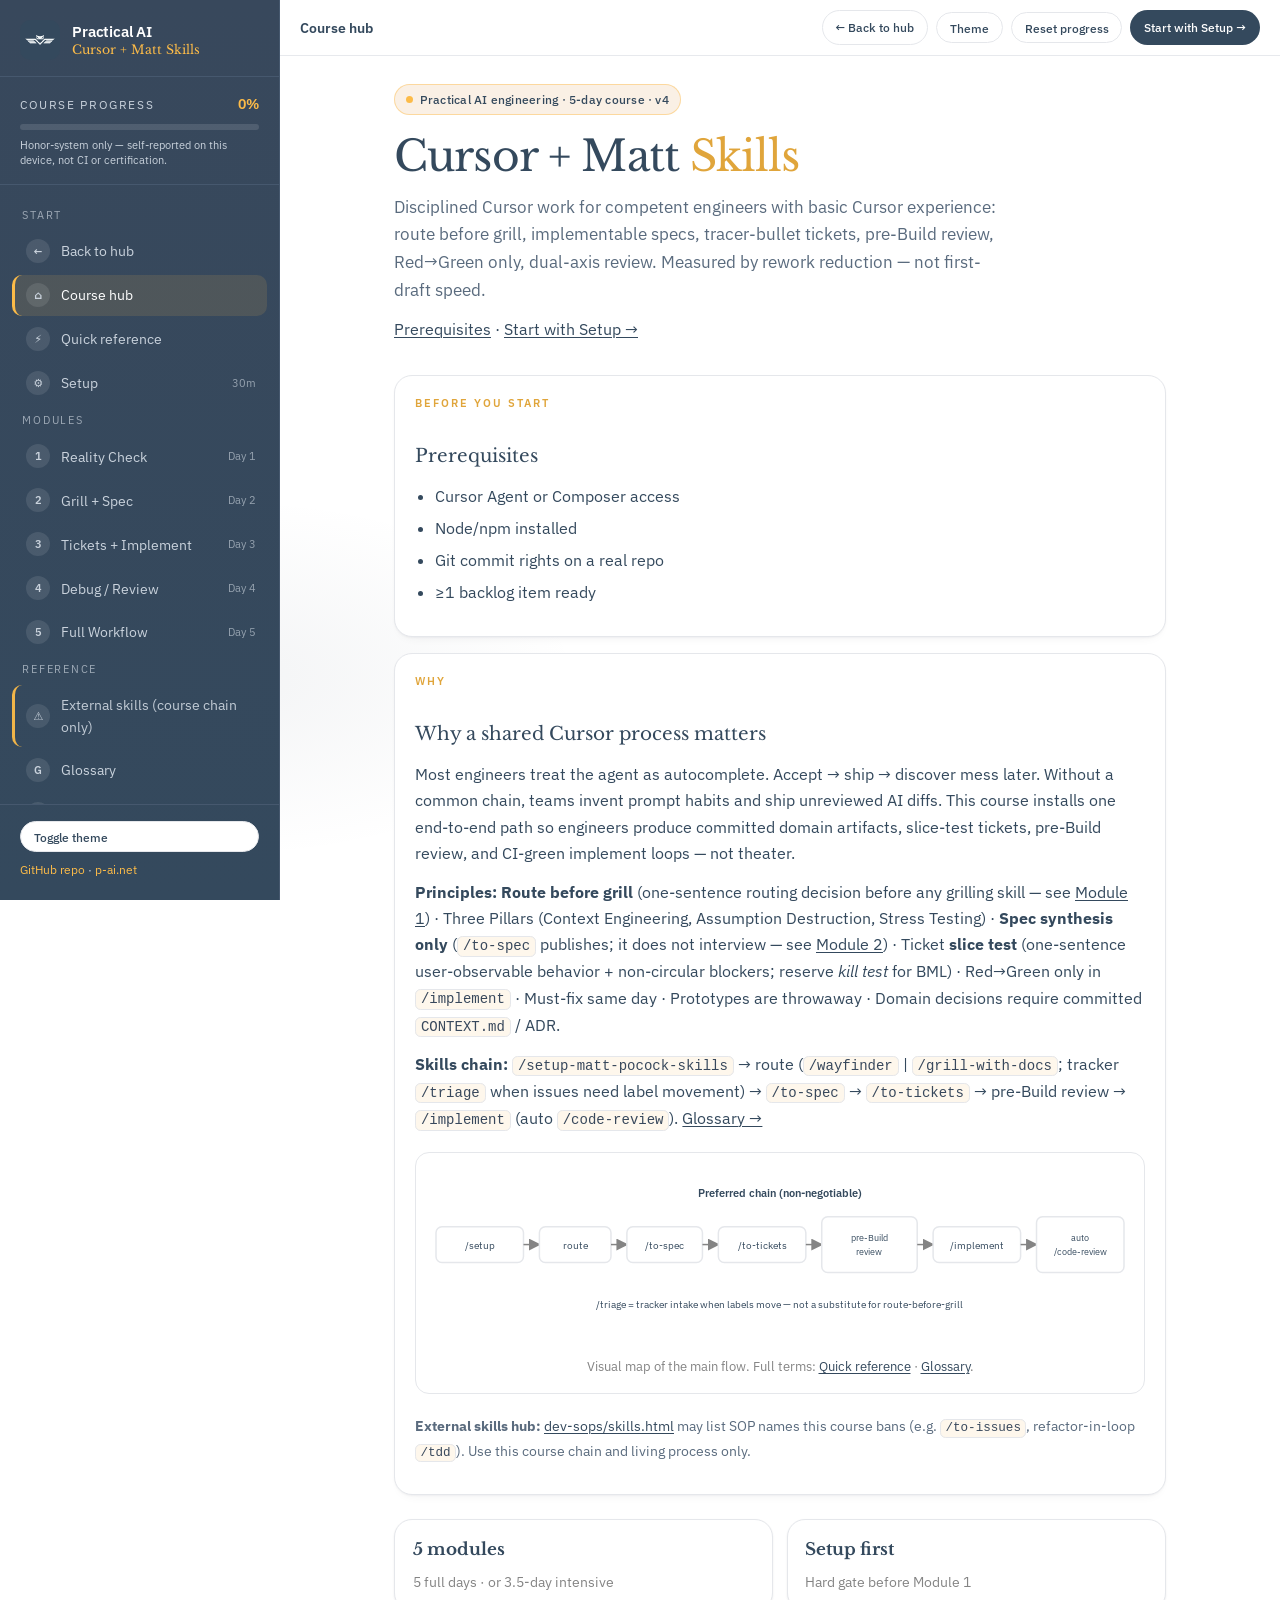
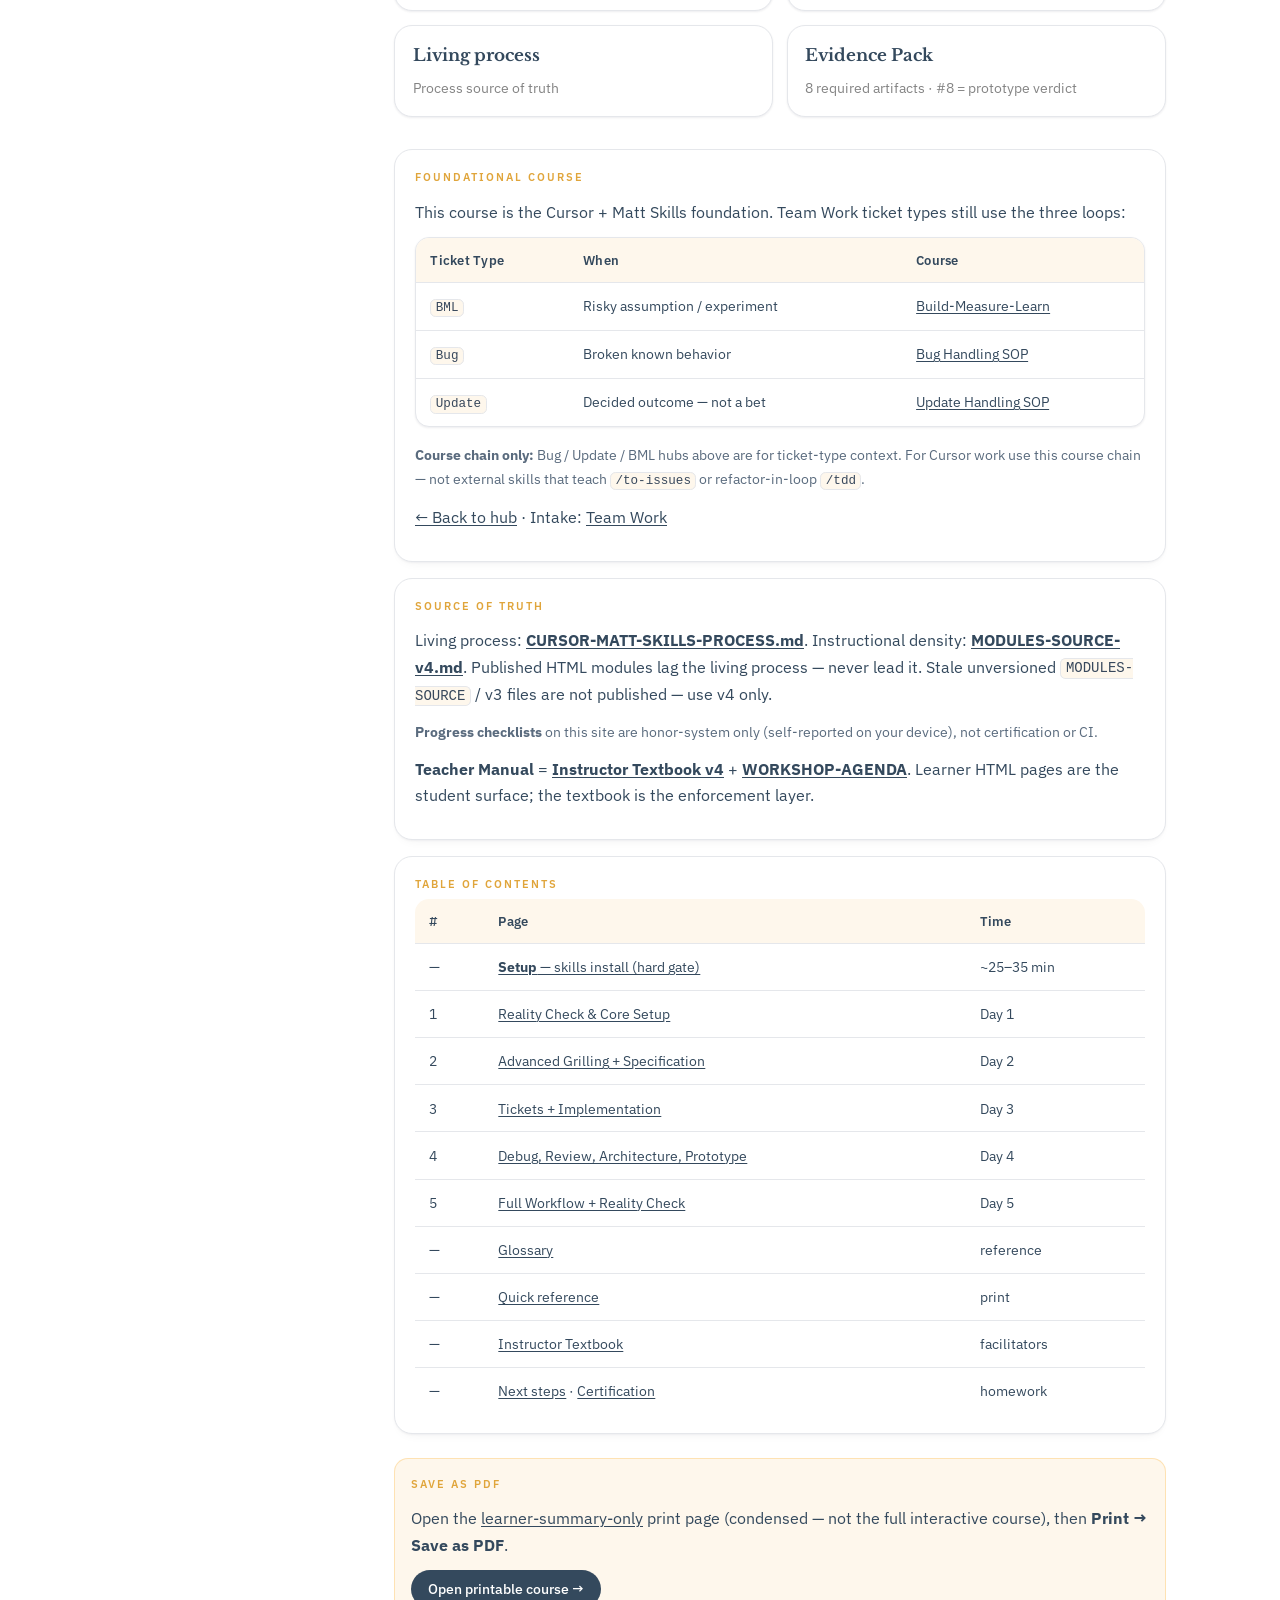
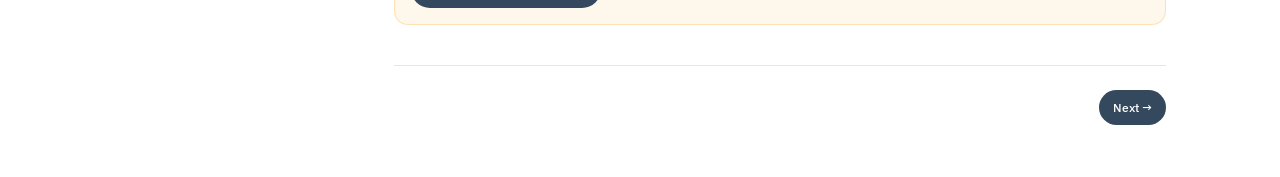
==== commit 67f9cca4: "docs(course): close P1 honesty gaps from delta spot-check Glossary fills, skill one-liners, workflow" ====
--- a/docs/index.html
+++ b/docs/index.html
@@ -48,6 +48,27 @@
           <p>Most engineers treat the agent as autocomplete. Accept → ship → discover mess later. Without a common chain, teams invent prompt habits and ship unreviewed AI diffs. This course installs one end-to-end path so engineers produce committed domain artifacts, slice-test tickets, pre-Build review, and CI-green implement loops — not theater.</p>
           <p style="margin-top:0.75rem"><strong>Principles:</strong> <strong>Route before grill</strong> (one-sentence routing decision before any grilling skill — see <a href="module-1.html">Module 1</a>) · Three Pillars (Context Engineering, Assumption Destruction, Stress Testing) · <strong>Spec synthesis only</strong> (<code>/to-spec</code> publishes; it does not interview — see <a href="module-2.html">Module 2</a>) · Ticket <strong>slice test</strong> (one-sentence user-observable behavior + non-circular blockers; reserve <em>kill test</em> for BML) · Red→Green only in <code>/implement</code> · Must-fix same day · Prototypes are throwaway · Domain decisions require committed <code>CONTEXT.md</code> / ADR.</p>
           <p style="margin-top:0.75rem"><strong>Skills chain:</strong> <code>/setup-matt-pocock-skills</code> → route (<code>/wayfinder</code> | <code>/grill-with-docs</code>; tracker <code>/triage</code> when issues need label movement) → <code>/to-spec</code> → <code>/to-tickets</code> → pre-Build review → <code>/implement</code> (auto <code>/code-review</code>). <a href="glossary.html">Glossary →</a></p>
+          <div class="diagram-wrap workflow-diagram" role="img" aria-label="Preferred skills chain workflow">
+            <svg viewBox="0 0 700 168" xmlns="http://www.w3.org/2000/svg" aria-hidden="true">
+              <defs><marker id="wf-arrowhead" markerWidth="8" markerHeight="8" refX="7" refY="4" orient="auto"><path d="M0,0 L8,4 L0,8 Z" fill="var(--muted, #64748b)"/></marker></defs>
+              <rect class="wf-box" x="4" y="58" width="88" height="36" rx="6"/><text x="48" y="80" text-anchor="middle" font-size="10">/setup</text>
+              <line class="wf-arrow" x1="92" y1="76" x2="108" y2="76" marker-end="url(#wf-arrowhead)"/>
+              <rect class="wf-box" x="108" y="58" width="72" height="36" rx="6"/><text x="144" y="80" text-anchor="middle" font-size="10">route</text>
+              <line class="wf-arrow" x1="180" y1="76" x2="196" y2="76" marker-end="url(#wf-arrowhead)"/>
+              <rect class="wf-box" x="196" y="58" width="76" height="36" rx="6"/><text x="234" y="80" text-anchor="middle" font-size="10">/to-spec</text>
+              <line class="wf-arrow" x1="272" y1="76" x2="288" y2="76" marker-end="url(#wf-arrowhead)"/>
+              <rect class="wf-box" x="288" y="58" width="88" height="36" rx="6"/><text x="332" y="80" text-anchor="middle" font-size="10">/to-tickets</text>
+              <line class="wf-arrow" x1="376" y1="76" x2="392" y2="76" marker-end="url(#wf-arrowhead)"/>
+              <rect class="wf-box" x="392" y="48" width="96" height="56" rx="6"/><text x="440" y="72" text-anchor="middle" font-size="9">pre-Build</text><text x="440" y="86" text-anchor="middle" font-size="9">review</text>
+              <line class="wf-arrow" x1="488" y1="76" x2="504" y2="76" marker-end="url(#wf-arrowhead)"/>
+              <rect class="wf-box" x="504" y="58" width="88" height="36" rx="6"/><text x="548" y="80" text-anchor="middle" font-size="10">/implement</text>
+              <line class="wf-arrow" x1="592" y1="76" x2="608" y2="76" marker-end="url(#wf-arrowhead)"/>
+              <rect class="wf-box" x="608" y="48" width="88" height="56" rx="6"/><text x="652" y="72" text-anchor="middle" font-size="9">auto</text><text x="652" y="86" text-anchor="middle" font-size="9">/code-review</text>
+              <text x="350" y="28" text-anchor="middle" font-size="11" font-weight="600">Preferred chain (non-negotiable)</text>
+              <text x="350" y="140" text-anchor="middle" font-size="10" fill="#64748b">/triage = tracker intake when labels move — not a substitute for route-before-grill</text>
+            </svg>
+            <p class="diagram-caption">Visual map of the main flow. Full terms: <a href="quick-reference.html">Quick reference</a> · <a href="glossary.html">Glossary</a>.</p>
+          </div>
           <p style="margin-top:0.75rem;font-size:0.9rem;color:var(--ink-faint)"><strong>External skills hub:</strong> <a href="https://practical-office.github.io/dev-sops/skills.html">dev-sops/skills.html</a> may list SOP names this course bans (e.g. <code>/to-issues</code>, refactor-in-loop <code>/tdd</code>). Use this course chain and living process only.</p>
         </div>
         <div class="card-grid">
@@ -100,7 +121,7 @@
         </div>
         <div class="print-actions no-print">
           <p class="eyebrow">Save as PDF</p>
-          <p>Open the <a href="course-full.html">full course page</a>, then <strong>Print → Save as PDF</strong>.</p>
+          <p>Open the <a href="course-full.html">learner-summary-only</a> print page (condensed — not the full interactive course), then <strong>Print → Save as PDF</strong>.</p>
           <button type="button" class="btn btn-primary" id="printCourse" onclick="location.href='course-full.html'">Open printable course →</button>
         </div>
         <div class="page-nav no-print" id="pageNav"></div>
--- a/docs/css/cursor-ai-dev.css
+++ b/docs/css/cursor-ai-dev.css
@@ -962,6 +962,42 @@
   color: var(--muted);
 }
 
+.module-toc-list {
+  list-style: none;
+  padding: 0;
+  margin: 0;
+  display: flex;
+  flex-wrap: wrap;
+  gap: 0.35rem 1rem;
+  font-size: 0.88rem;
+}
+
+.module-toc-list a {
+  color: var(--brand);
+  font-weight: 500;
+  text-decoration: none;
+}
+
+.module-toc-list a:hover {
+  text-decoration: underline;
+}
+
+.workflow-diagram svg text {
+  fill: var(--ink);
+}
+
+.workflow-diagram .wf-box {
+  fill: var(--surface);
+  stroke: var(--border);
+  stroke-width: 1.5;
+}
+
+.workflow-diagram .wf-arrow {
+  stroke: var(--muted);
+  stroke-width: 1.5;
+  fill: none;
+}
+
 .template-block {
   position: relative;
   margin: 1rem 0;
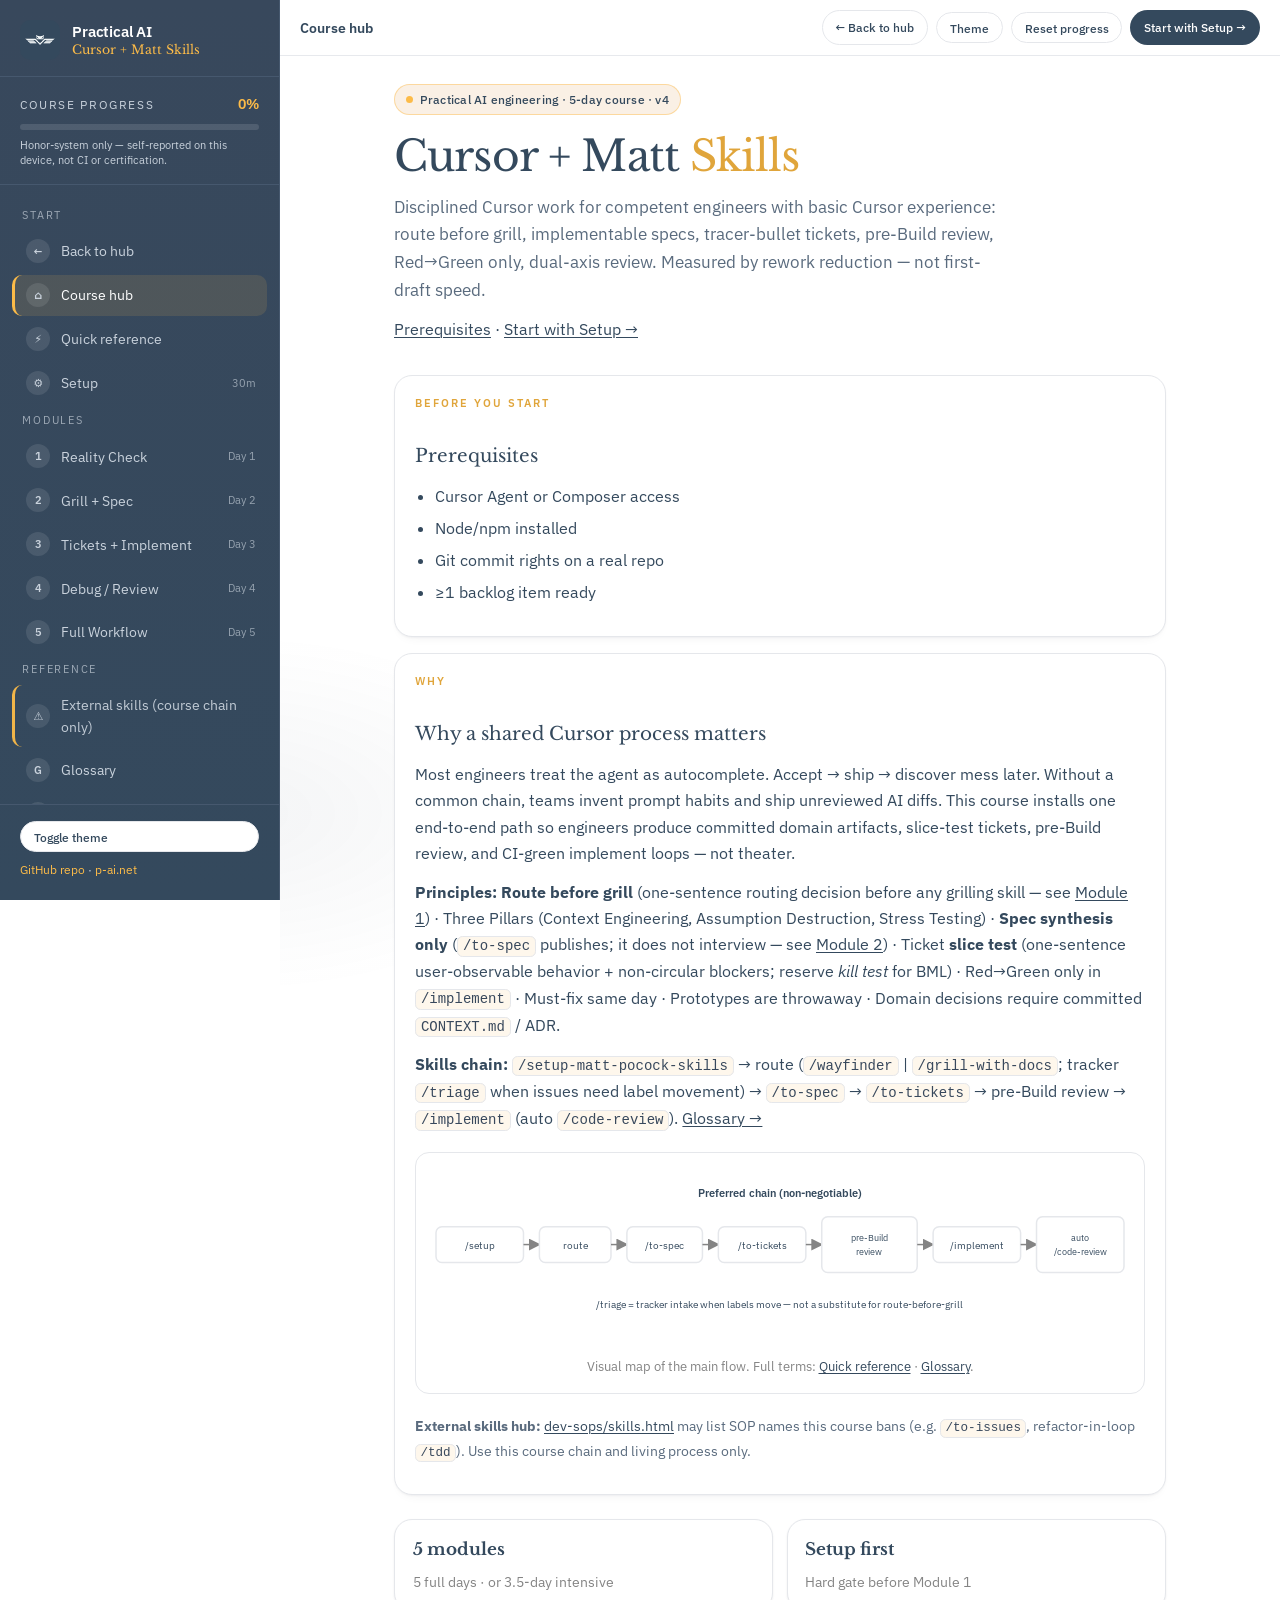
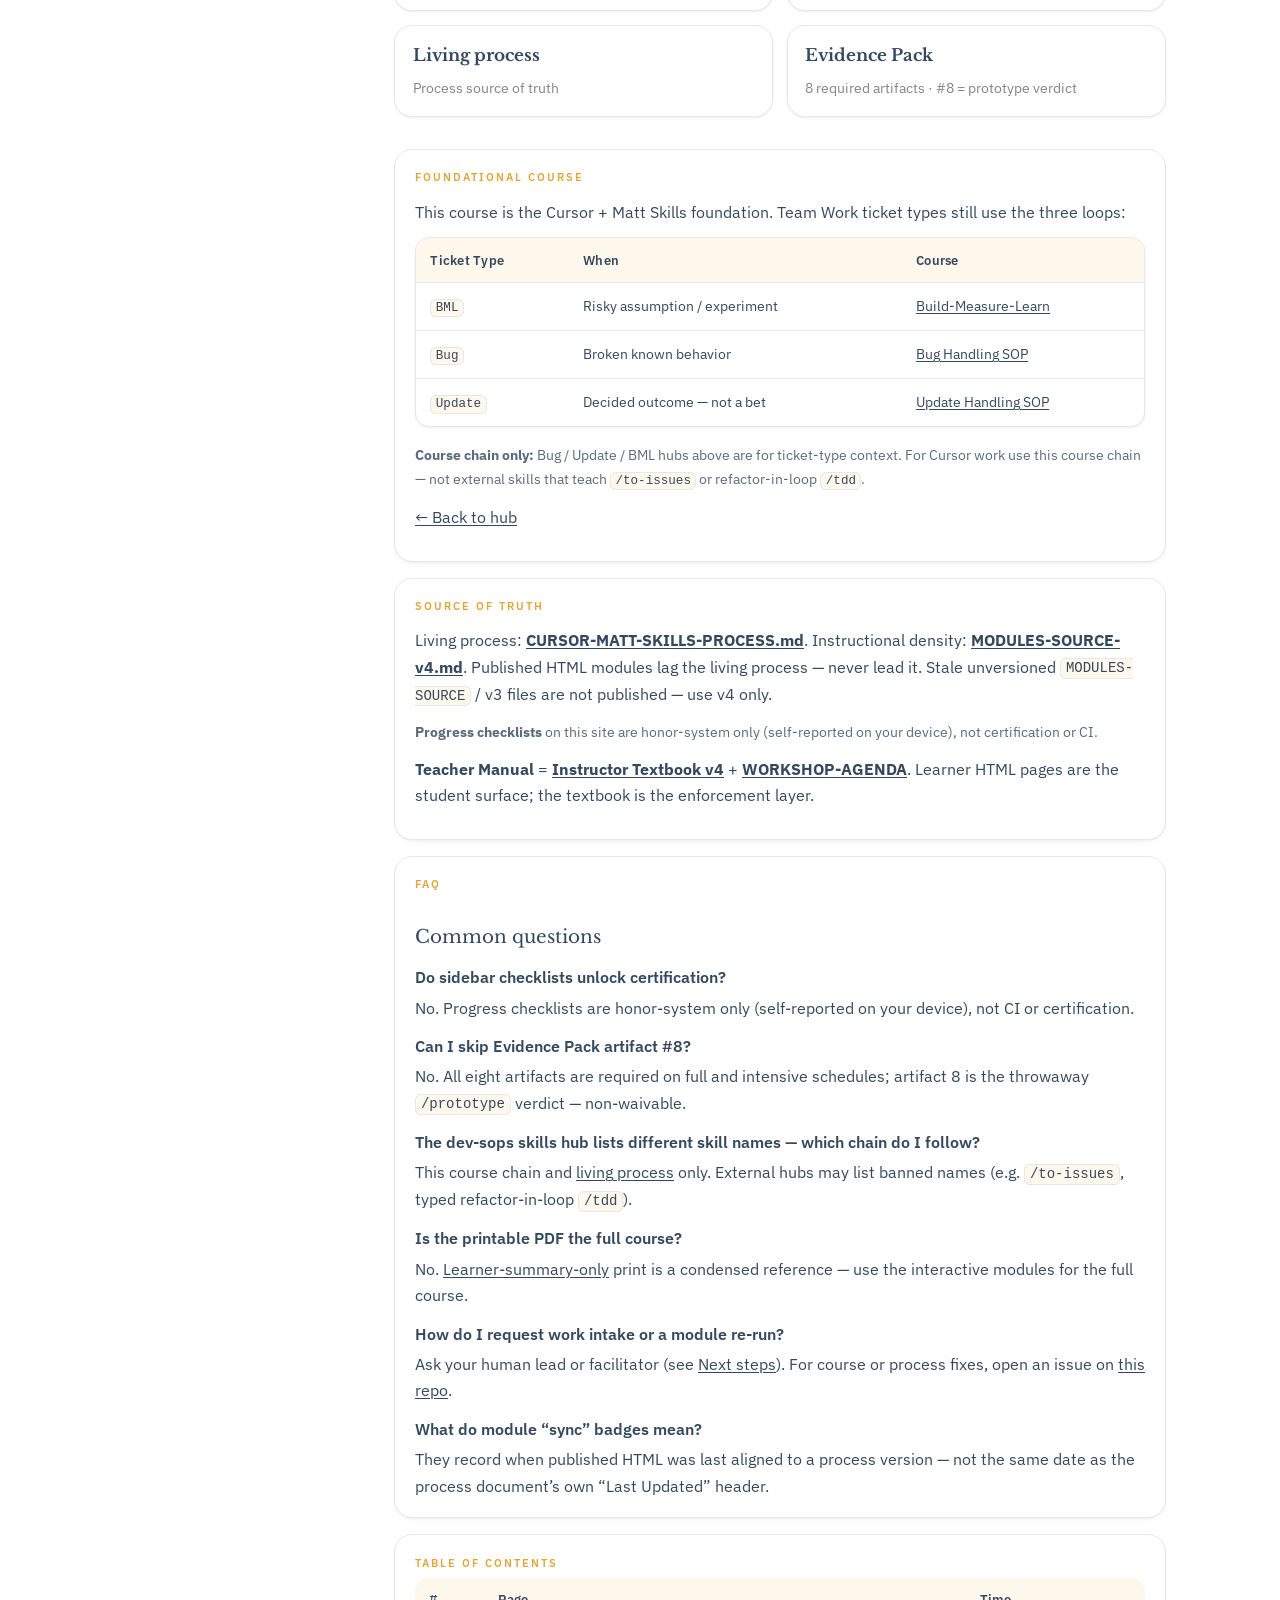
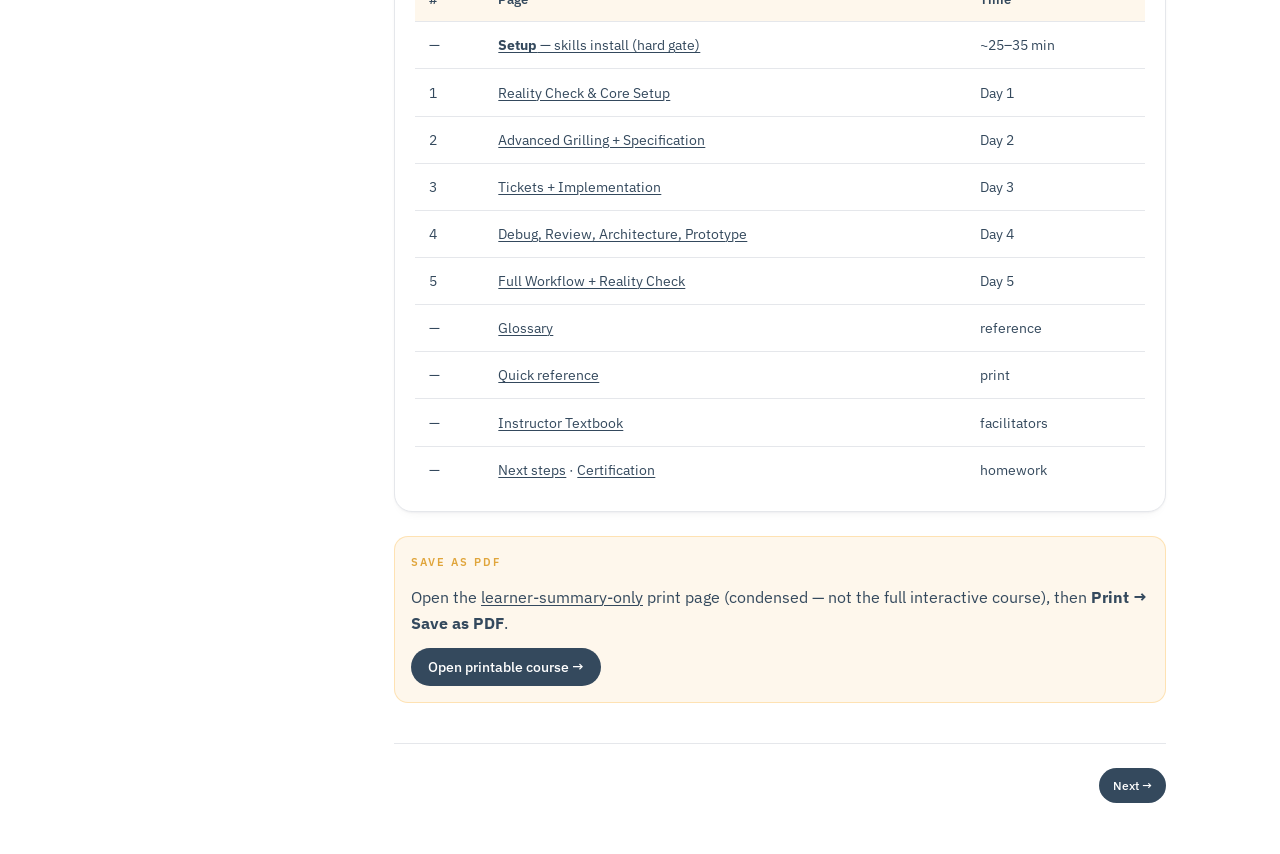
==== commit f5550119: "docs(course): polish hub, badges, next steps, and pack crosswalk Close dead Team Work intake link, c" ====
--- a/docs/index.html
+++ b/docs/index.html
@@ -91,13 +91,31 @@
             </table>
           </div>
           <p style="margin-top:0.75rem;font-size:0.9rem;color:var(--ink-faint)"><strong>Course chain only:</strong> Bug / Update / BML hubs above are for ticket-type context. For Cursor work use this course chain — not external skills that teach <code>/to-issues</code> or refactor-in-loop <code>/tdd</code>.</p>
-          <p style="margin-top:0.75rem"><a href="https://practical-office.github.io/dev-sops/">← Back to hub</a> · Intake: <a href="https://github.com/orgs/Practical-Office/projects/2" target="_blank" rel="noopener noreferrer">Team Work</a></p>
+          <p style="margin-top:0.75rem"><a href="https://practical-office.github.io/dev-sops/">← Back to hub</a></p>
         </div>
         <div class="section-card">
           <p class="eyebrow">Source of truth</p>
           <p>Living process: <a href="https://github.com/Practical-Office/Cursor-AI-dev/blob/main/docs/reference/CURSOR-MATT-SKILLS-PROCESS.md" target="_blank" rel="noopener noreferrer"><strong>CURSOR-MATT-SKILLS-PROCESS.md</strong></a>. Instructional density: <a href="https://github.com/Practical-Office/Cursor-AI-dev/blob/main/docs/reference/MODULES-SOURCE-v4.md" target="_blank" rel="noopener noreferrer"><strong>MODULES-SOURCE-v4.md</strong></a>. Published HTML modules lag the living process — never lead it. Stale unversioned <code>MODULES-SOURCE</code> / v3 files are not published — use v4 only.</p>
           <p style="margin-top:0.5rem;font-size:0.9rem;color:var(--ink-faint)"><strong>Progress checklists</strong> on this site are honor-system only (self-reported on your device), not certification or CI.</p>
           <p style="margin-top:0.75rem"><strong>Teacher Manual</strong> = <a href="instructor-textbook.html"><strong>Instructor Textbook v4</strong></a> + <a href="https://github.com/Practical-Office/Cursor-AI-dev/blob/main/docs/reference/WORKSHOP-AGENDA.md" target="_blank" rel="noopener noreferrer"><strong>WORKSHOP-AGENDA</strong></a>. Learner HTML pages are the student surface; the textbook is the enforcement layer.</p>
+        </div>
+        <div class="section-card" id="faq">
+          <p class="eyebrow">FAQ</p>
+          <h3>Common questions</h3>
+          <dl style="margin:0">
+            <dt style="margin-top:0.75rem;font-weight:600">Do sidebar checklists unlock certification?</dt>
+            <dd style="margin:0.25rem 0 0">No. Progress checklists are honor-system only (self-reported on your device), not CI or certification.</dd>
+            <dt style="margin-top:0.75rem;font-weight:600">Can I skip Evidence Pack artifact #8?</dt>
+            <dd style="margin:0.25rem 0 0">No. All eight artifacts are required on full and intensive schedules; artifact 8 is the throwaway <code>/prototype</code> verdict — non-waivable.</dd>
+            <dt style="margin-top:0.75rem;font-weight:600">The dev-sops skills hub lists different skill names — which chain do I follow?</dt>
+            <dd style="margin:0.25rem 0 0">This course chain and <a href="https://github.com/Practical-Office/Cursor-AI-dev/blob/main/docs/reference/CURSOR-MATT-SKILLS-PROCESS.md" target="_blank" rel="noopener noreferrer">living process</a> only. External hubs may list banned names (e.g. <code>/to-issues</code>, typed refactor-in-loop <code>/tdd</code>).</dd>
+            <dt style="margin-top:0.75rem;font-weight:600">Is the printable PDF the full course?</dt>
+            <dd style="margin:0.25rem 0 0">No. <a href="course-full.html">Learner-summary-only</a> print is a condensed reference — use the interactive modules for the full course.</dd>
+            <dt style="margin-top:0.75rem;font-weight:600">How do I request work intake or a module re-run?</dt>
+            <dd style="margin:0.25rem 0 0">Ask your human lead or facilitator (see <a href="next-steps.html">Next steps</a>). For course or process fixes, open an issue on <a href="https://github.com/Practical-Office/Cursor-AI-dev" target="_blank" rel="noopener noreferrer">this repo</a>.</dd>
+            <dt style="margin-top:0.75rem;font-weight:600">What do module “sync” badges mean?</dt>
+            <dd style="margin:0.25rem 0 0">They record when published HTML was last aligned to a process version — not the same date as the process document’s own “Last Updated” header.</dd>
+          </dl>
         </div>
         <div class="section-card" id="toc">
           <p class="eyebrow">Table of contents</p>
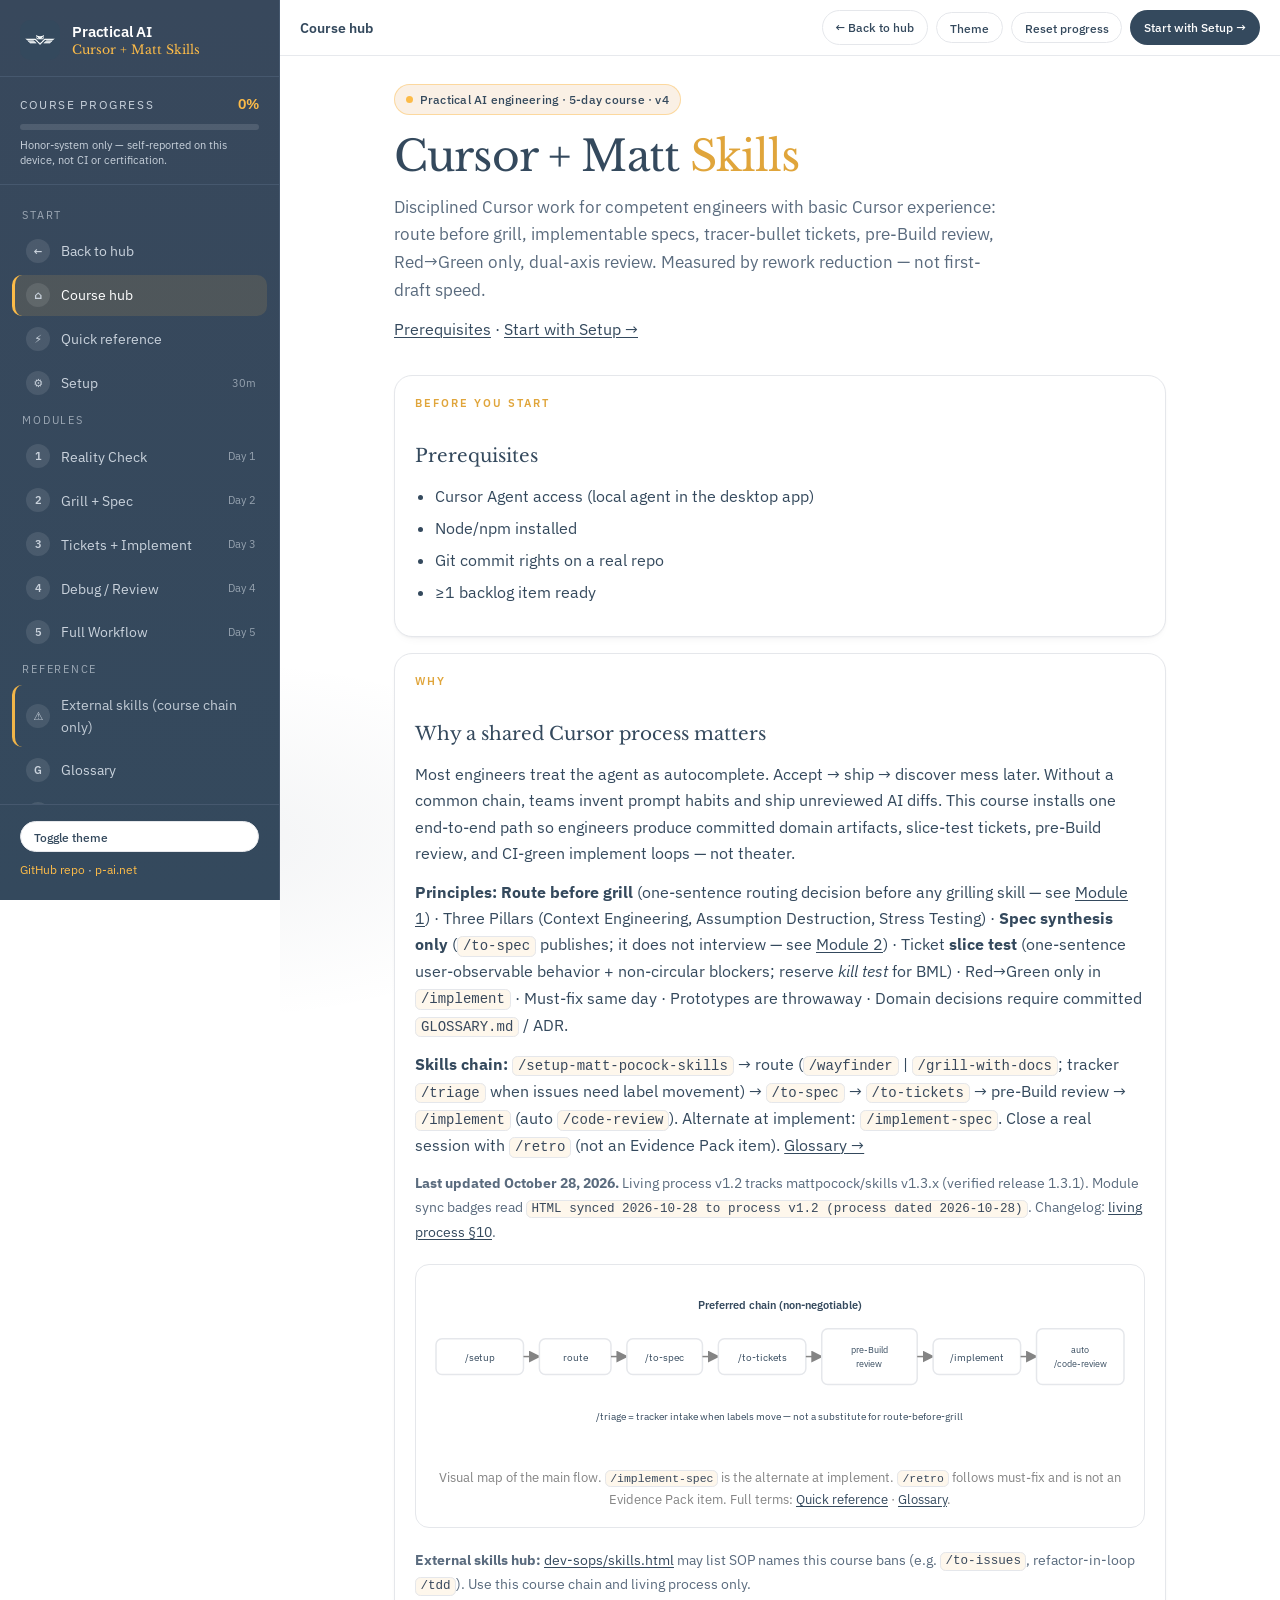
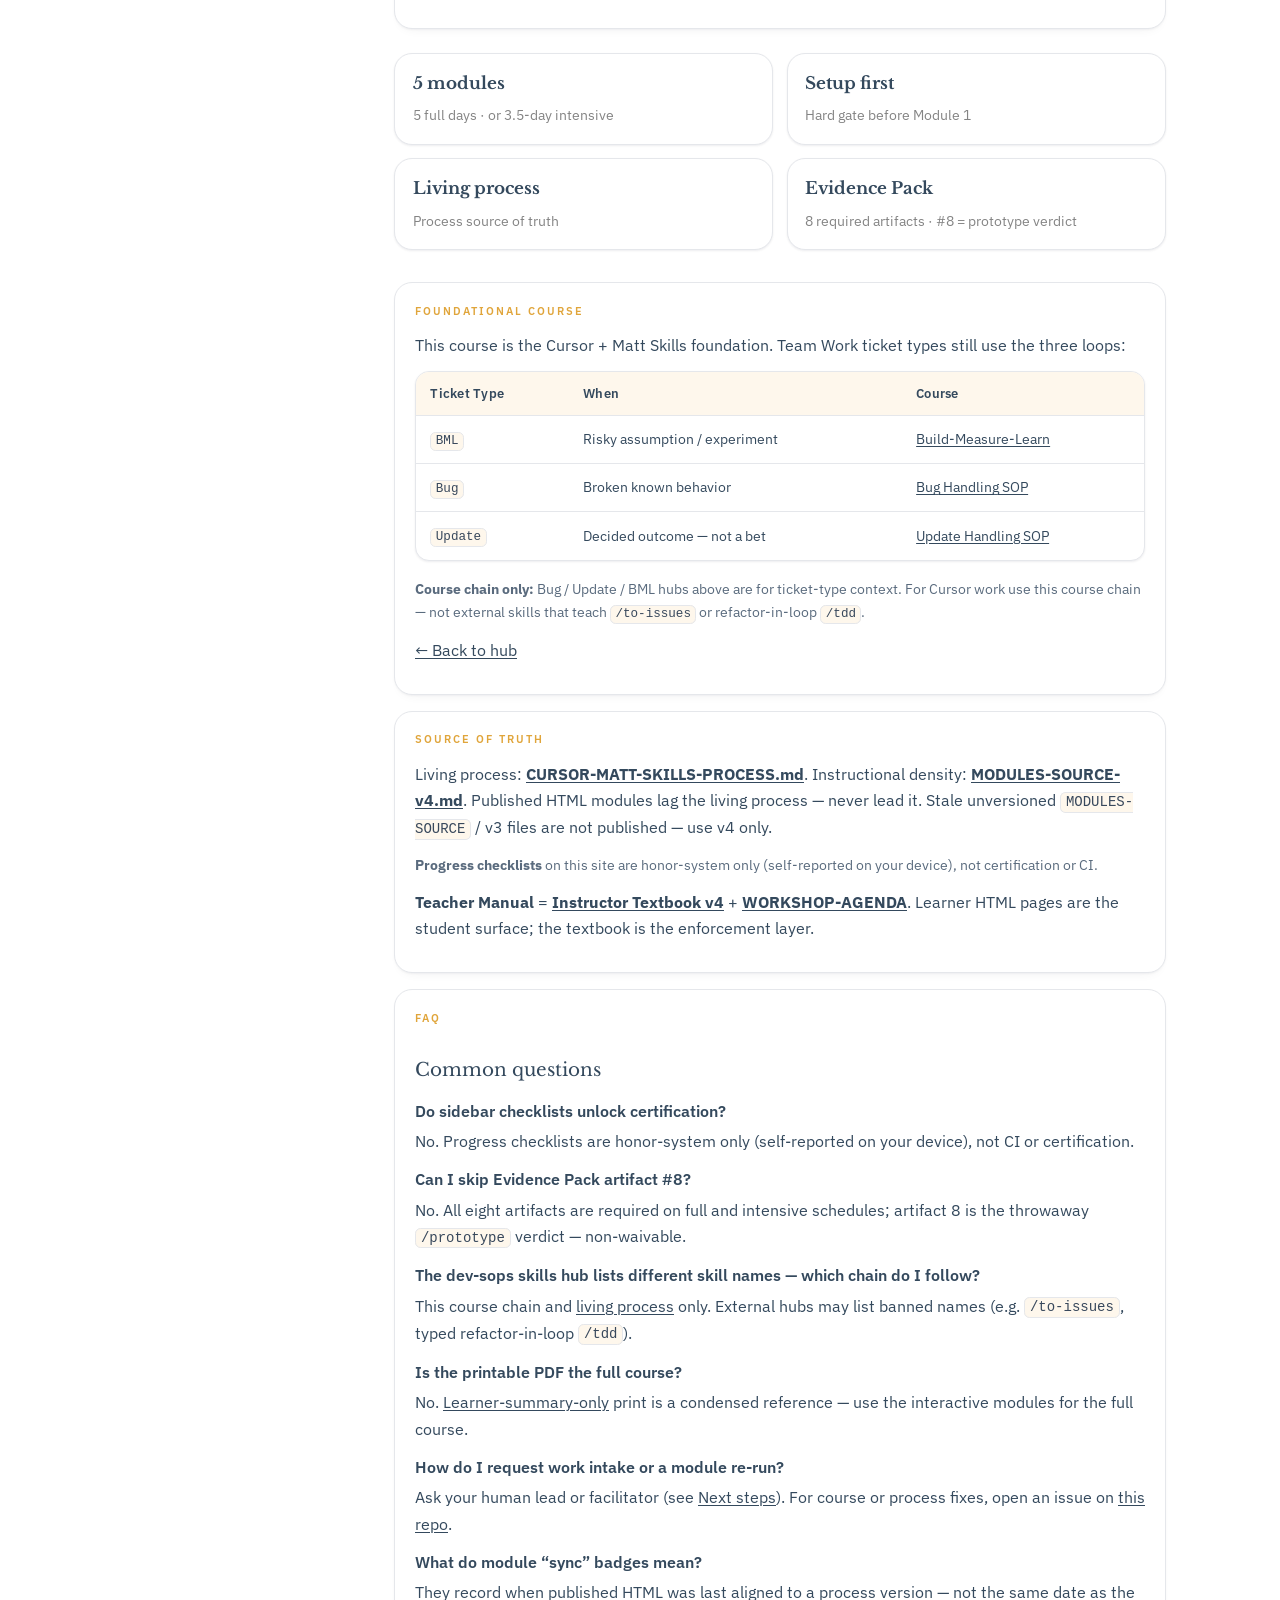
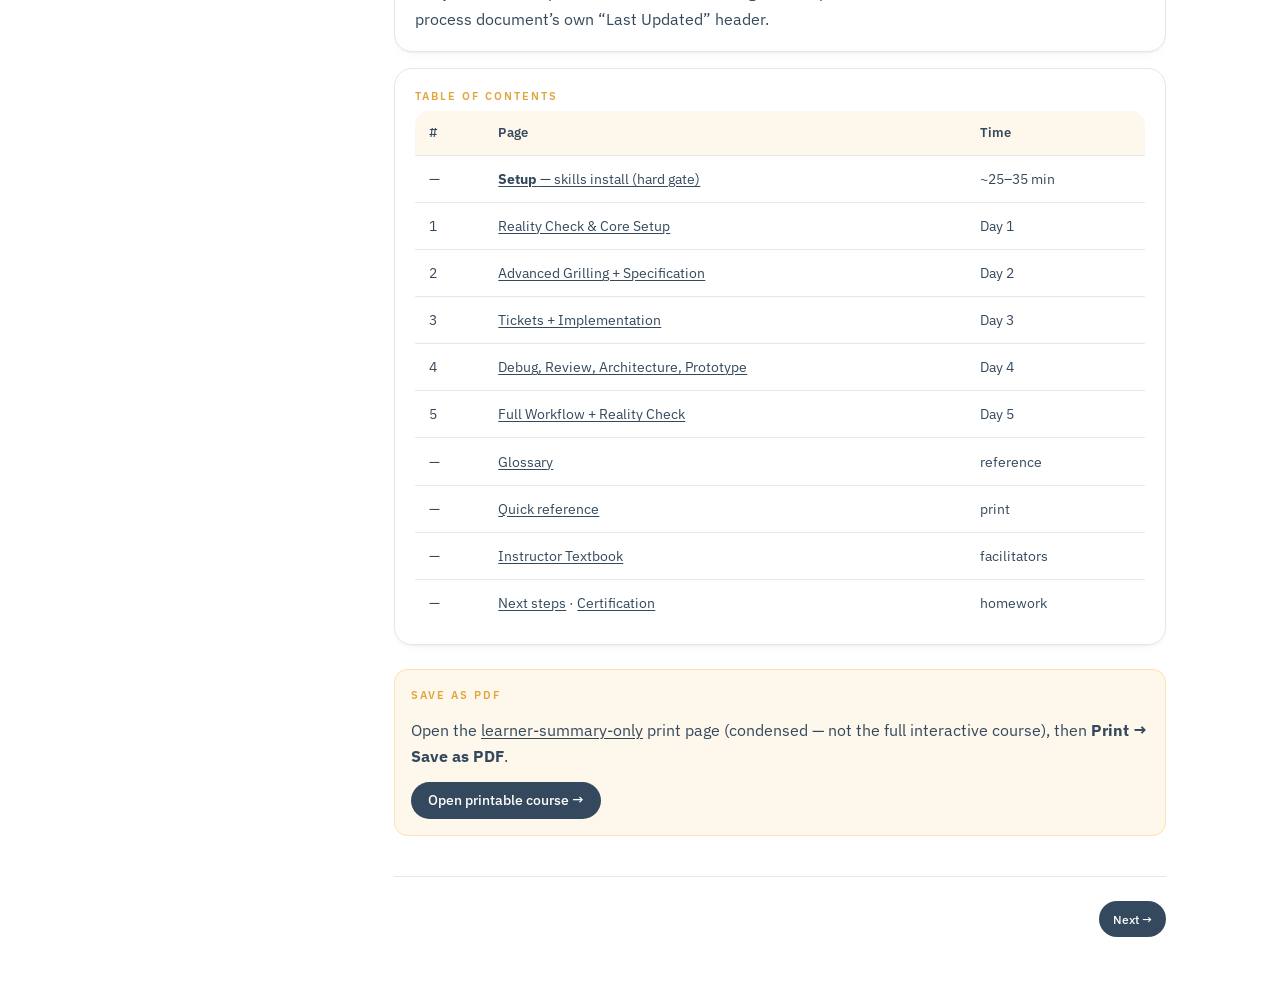
==== commit aff18594: "docs: align the course to mattpocock/skills v1.3.x Living process moves to v1.2 (2026-10-28) against" ====
--- a/docs/index.html
+++ b/docs/index.html
@@ -36,7 +36,7 @@
           <p class="eyebrow">Before you start</p>
           <h3>Prerequisites</h3>
           <ul>
-            <li>Cursor Agent or Composer access</li>
+            <li>Cursor Agent access (local agent in the desktop app)</li>
             <li>Node/npm installed</li>
             <li>Git commit rights on a real repo</li>
             <li>≥1 backlog item ready</li>
@@ -46,8 +46,9 @@
           <p class="eyebrow">Why</p>
           <h3>Why a shared Cursor process matters</h3>
           <p>Most engineers treat the agent as autocomplete. Accept → ship → discover mess later. Without a common chain, teams invent prompt habits and ship unreviewed AI diffs. This course installs one end-to-end path so engineers produce committed domain artifacts, slice-test tickets, pre-Build review, and CI-green implement loops — not theater.</p>
-          <p style="margin-top:0.75rem"><strong>Principles:</strong> <strong>Route before grill</strong> (one-sentence routing decision before any grilling skill — see <a href="module-1.html">Module 1</a>) · Three Pillars (Context Engineering, Assumption Destruction, Stress Testing) · <strong>Spec synthesis only</strong> (<code>/to-spec</code> publishes; it does not interview — see <a href="module-2.html">Module 2</a>) · Ticket <strong>slice test</strong> (one-sentence user-observable behavior + non-circular blockers; reserve <em>kill test</em> for BML) · Red→Green only in <code>/implement</code> · Must-fix same day · Prototypes are throwaway · Domain decisions require committed <code>CONTEXT.md</code> / ADR.</p>
-          <p style="margin-top:0.75rem"><strong>Skills chain:</strong> <code>/setup-matt-pocock-skills</code> → route (<code>/wayfinder</code> | <code>/grill-with-docs</code>; tracker <code>/triage</code> when issues need label movement) → <code>/to-spec</code> → <code>/to-tickets</code> → pre-Build review → <code>/implement</code> (auto <code>/code-review</code>). <a href="glossary.html">Glossary →</a></p>
+          <p style="margin-top:0.75rem"><strong>Principles:</strong> <strong>Route before grill</strong> (one-sentence routing decision before any grilling skill — see <a href="module-1.html">Module 1</a>) · Three Pillars (Context Engineering, Assumption Destruction, Stress Testing) · <strong>Spec synthesis only</strong> (<code>/to-spec</code> publishes; it does not interview — see <a href="module-2.html">Module 2</a>) · Ticket <strong>slice test</strong> (one-sentence user-observable behavior + non-circular blockers; reserve <em>kill test</em> for BML) · Red→Green only in <code>/implement</code> · Must-fix same day · Prototypes are throwaway · Domain decisions require committed <code>GLOSSARY.md</code> / ADR.</p>
+          <p style="margin-top:0.75rem"><strong>Skills chain:</strong> <code>/setup-matt-pocock-skills</code> → route (<code>/wayfinder</code> | <code>/grill-with-docs</code>; tracker <code>/triage</code> when issues need label movement) → <code>/to-spec</code> → <code>/to-tickets</code> → pre-Build review → <code>/implement</code> (auto <code>/code-review</code>). Alternate at implement: <code>/implement-spec</code>. Close a real session with <code>/retro</code> (not an Evidence Pack item). <a href="glossary.html">Glossary →</a></p>
+          <p style="margin-top:0.75rem;font-size:0.9rem;color:var(--ink-faint)"><strong>Last updated October 28, 2026.</strong> Living process v1.2 tracks mattpocock/skills v1.3.x (verified release 1.3.1). Module sync badges read <code>HTML synced 2026-10-28 to process v1.2 (process dated 2026-10-28)</code>. Changelog: <a href="https://github.com/Practical-Office/Cursor-AI-dev/blob/main/docs/reference/CURSOR-MATT-SKILLS-PROCESS.md" target="_blank" rel="noopener noreferrer">living process §10</a>.</p>
           <div class="diagram-wrap workflow-diagram" role="img" aria-label="Preferred skills chain workflow">
             <svg viewBox="0 0 700 168" xmlns="http://www.w3.org/2000/svg" aria-hidden="true">
               <defs><marker id="wf-arrowhead" markerWidth="8" markerHeight="8" refX="7" refY="4" orient="auto"><path d="M0,0 L8,4 L0,8 Z" fill="var(--muted, #64748b)"/></marker></defs>
@@ -67,7 +68,7 @@
               <text x="350" y="28" text-anchor="middle" font-size="11" font-weight="600">Preferred chain (non-negotiable)</text>
               <text x="350" y="140" text-anchor="middle" font-size="10" fill="#64748b">/triage = tracker intake when labels move — not a substitute for route-before-grill</text>
             </svg>
-            <p class="diagram-caption">Visual map of the main flow. Full terms: <a href="quick-reference.html">Quick reference</a> · <a href="glossary.html">Glossary</a>.</p>
+            <p class="diagram-caption">Visual map of the main flow. <code>/implement-spec</code> is the alternate at implement. <code>/retro</code> follows must-fix and is not an Evidence Pack item. Full terms: <a href="quick-reference.html">Quick reference</a> · <a href="glossary.html">Glossary</a>.</p>
           </div>
           <p style="margin-top:0.75rem;font-size:0.9rem;color:var(--ink-faint)"><strong>External skills hub:</strong> <a href="https://practical-office.github.io/dev-sops/skills.html">dev-sops/skills.html</a> may list SOP names this course bans (e.g. <code>/to-issues</code>, refactor-in-loop <code>/tdd</code>). Use this course chain and living process only.</p>
         </div>
